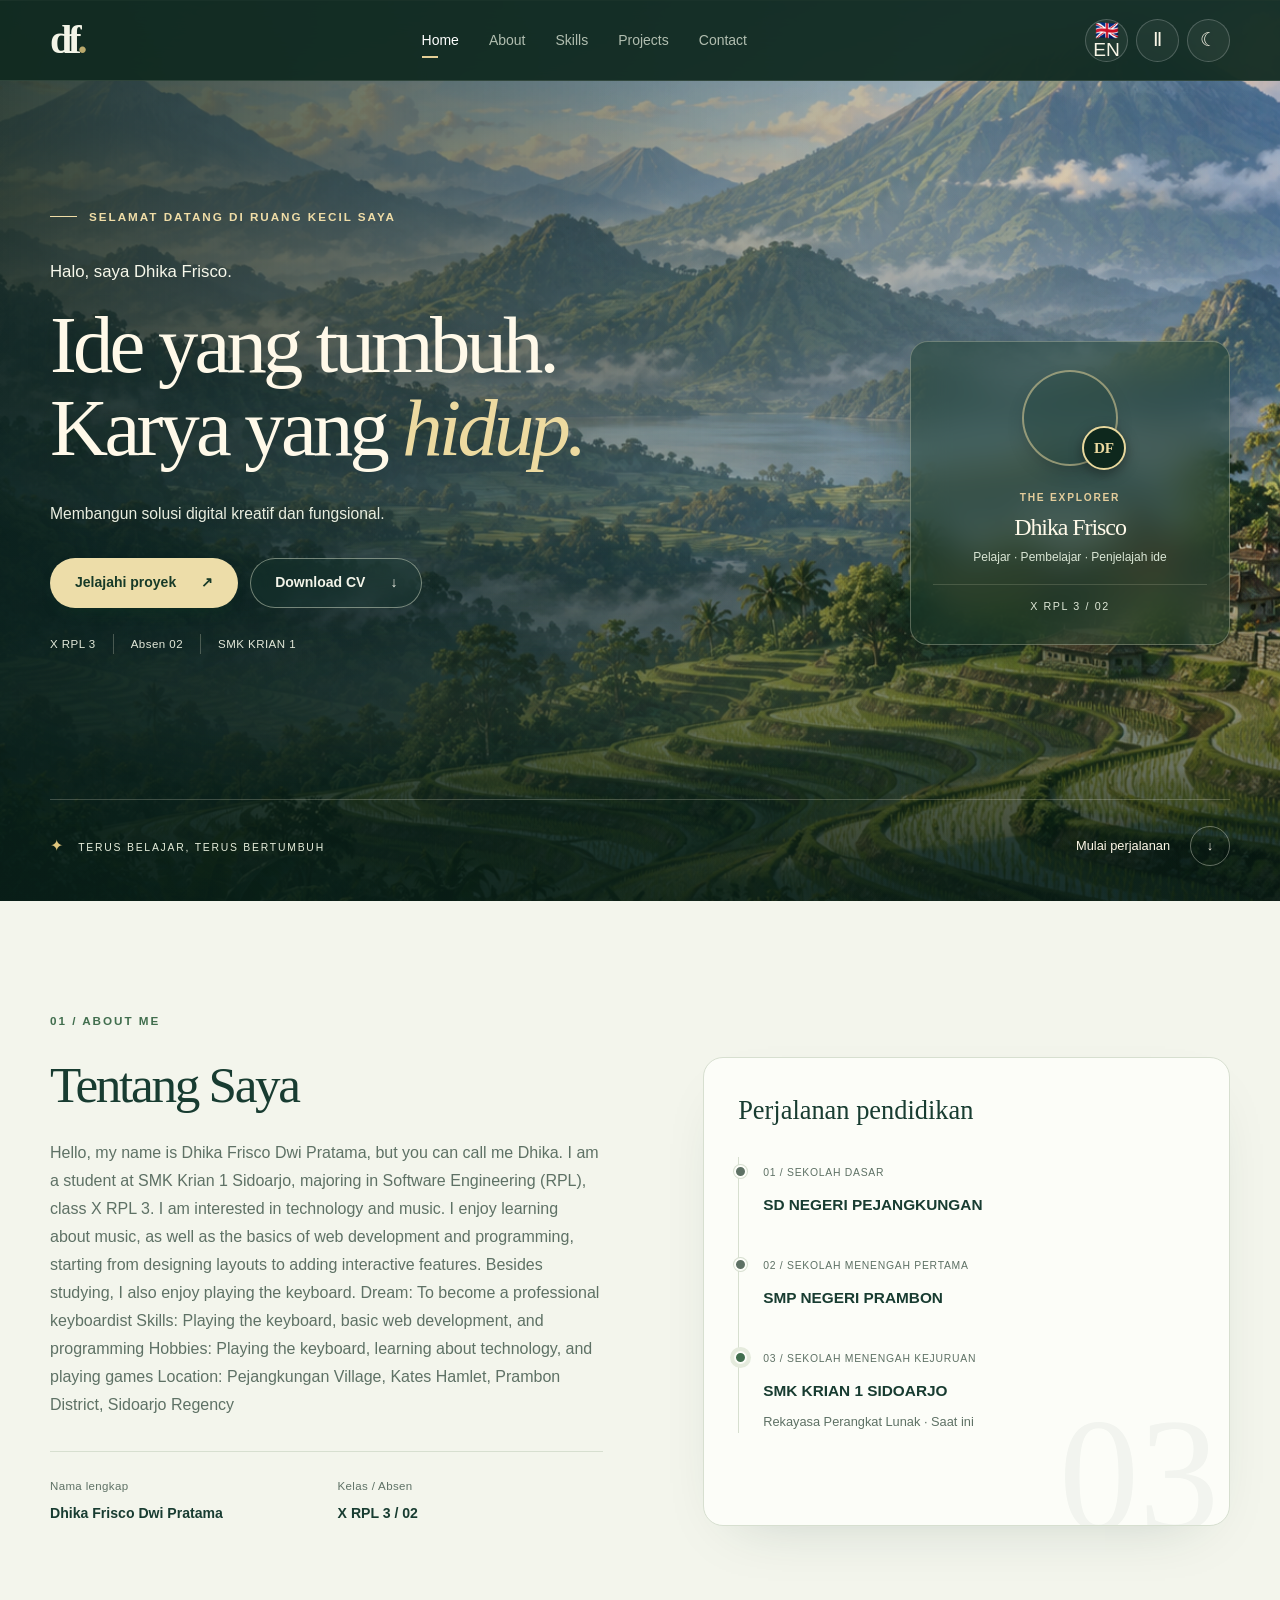
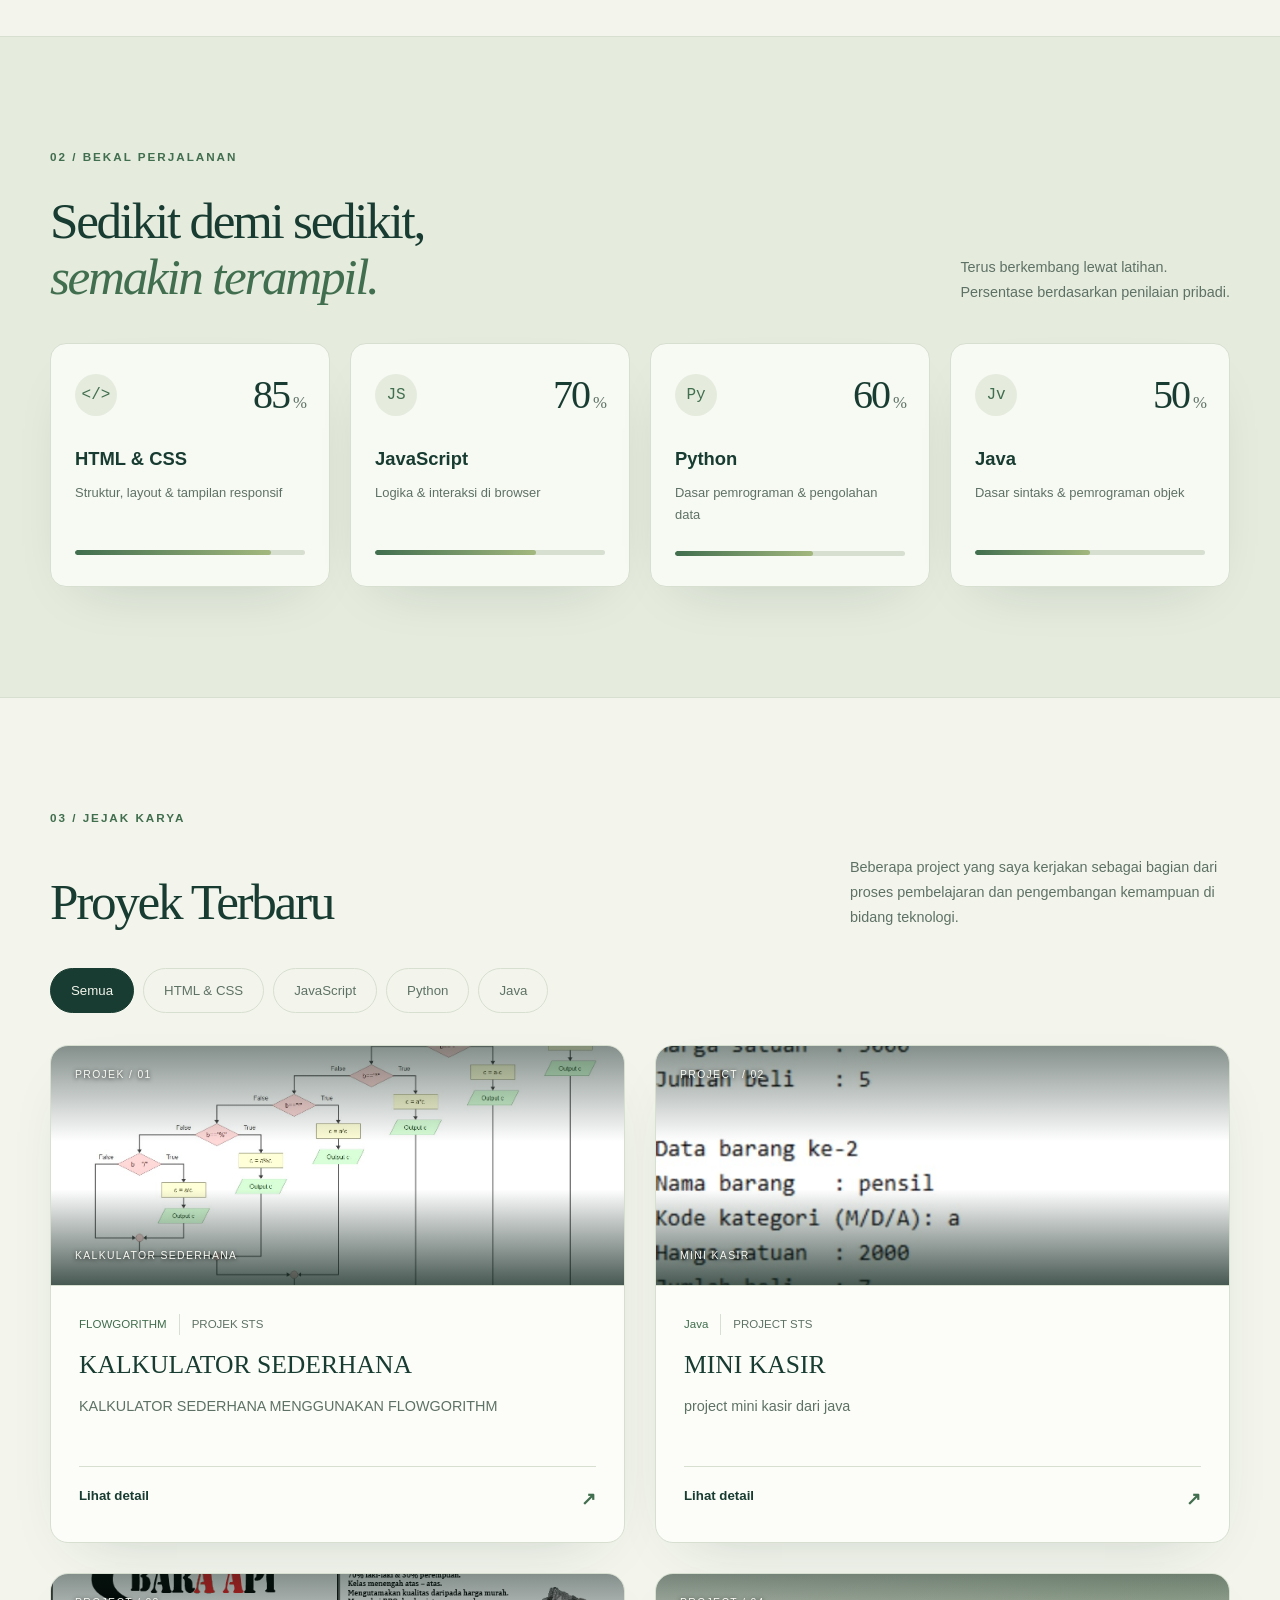
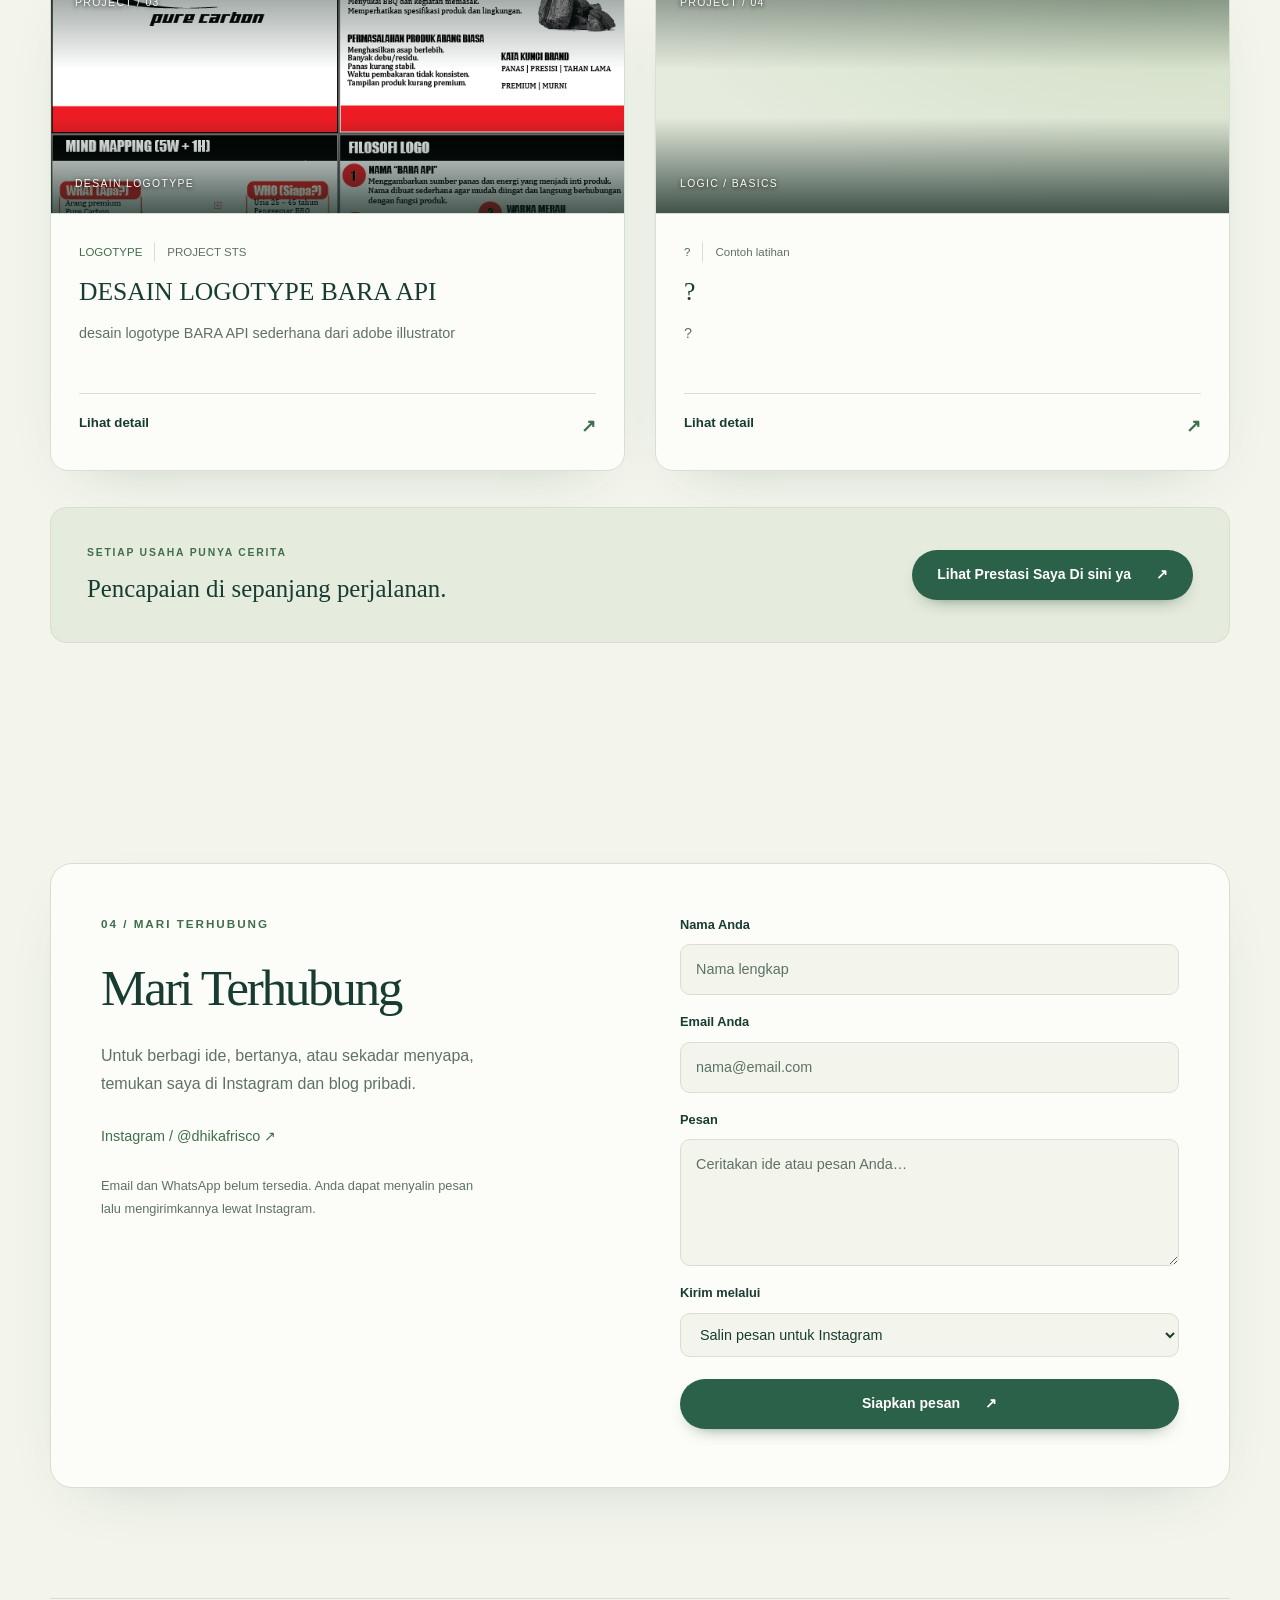
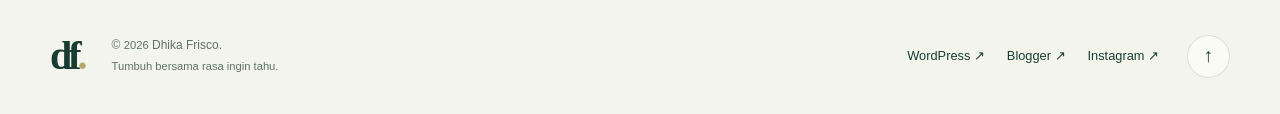
==== index.html @ eb257f0e "Update index.html" ====
<!DOCTYPE html>
<html lang="id" data-theme="light" data-motion="paused">
<head>
<meta charset="UTF-8">
<meta name="viewport" content="width=device-width, initial-scale=1">
<meta name="description" content="Portofolio Dhika Frisco Dwi Pratama, siswa X RPL 3 SMK KRIAN 1 SIDOARJO. Profil, kemampuan, dan contoh proyek pemrograman.">
<meta name="theme-color" content="#183c31">
<title>Dhika Frisco — Portofolio</title>
<link rel="preload" as="image" href="assets/desa-pegunungan.png">
<link rel="icon" href="assets/favicon.svg" type="image/svg+xml">
<link rel="stylesheet" href="style.css">
<script src="nature.js" defer>
</script>
<script src="config.js" defer>
</script>
<script src="script.js" defer>
</script>
<script src="lang.js" defer></script>
</head>
<body>
<a class="skip" href="#main">Lewati navigasi</a>
<header class="header">
<div class="container nav-wrap">
<a href="#home" class="brand" aria-label="Dhika Frisco, beranda">df<span>.</span>
</a>
<nav id="navigation" aria-label="Navigasi utama">
<a href="#home" class="active">Home</a>
<a href="#about">About</a>
<a href="#skills">Skills</a>
<a href="#projects">Projects</a>
<a href="#contact">Contact</a>
</nav>
<div class="nav-tools">
  <button id="lang-toggle" class="icon-button" aria-label="Switch to English" title="Switch to English">EN</button>
  <button id="motion-toggle" class="icon-button" aria-label="Jeda animasi" aria-pressed="false" title="Jeda animasi">Ⅱ</button>
  <button id="theme-toggle" class="icon-button" aria-label="Aktifkan mode terang" aria-pressed="false">☀</button>
  <button id="menu-toggle" class="icon-button menu-toggle" aria-label="Buka menu" aria-controls="navigation" aria-expanded="false">☰</button>
</div>
</div>
</header>
<main id="main">
<section id="home" class="hero">
  <div class="landscape" aria-hidden="true">
    <div class="landscape-image"></div>
    <div class="landscape-shade"></div>
    <div class="mist mist-one"></div>
    <div class="mist mist-two"></div>
    <div class="sun-glow"></div>
    <div class="sky-birds">
      <span class="bird bird-one"><img src="assets/burung.png" alt="" width="52" height="52"></span>
      <span class="bird bird-two"><img src="assets/burung.png" alt="" width="52" height="52"></span>
      <span class="bird bird-three"><img src="assets/burung.png" alt="" width="52" height="52"></span>
      <span class="bird bird-four"><img src="assets/burung.png" alt="" width="52" height="52"></span>
    </div>
    <div class="pollen">
      <i></i><i></i><i></i><i></i><i></i><i></i><i></i><i></i>
    </div>
  </div>
  <div class="hero-inner container">
    <div class="hero-copy">
      <div class="eyebrow" data-i18n="hero_eyebrow">
        <span class="line"></span> SELAMAT DATANG DI RUANG KECIL SAYA
      </div>
      <p class="hello" data-i18n="hero_hello">Halo, saya Dhika Frisco.</p>
      <h1 data-i18n="hero_title">Ide yang tumbuh.<br>Karya yang <em>hidup.</em></h1>
      <p class="hero-description" data-i18n="hero_desc">Saya <strong>Dhika Frisco Dwi Pratama</strong>, siswa X RPL 3 di SMK KRIAN 1 SIDOARJO. Menjelajahi dunia teknologi dengan rasa ingin tahu, satu langkah kecil dalam satu waktu.</p>
      <div class="actions">
        <a class="button primary" href="#projects" data-i18n="btn_explore_projects">Jelajahi proyek <span aria-hidden="true">↗</span></a>
        <a class="button secondary" href="assets/CV-Dhika-Frisco.pdf" download data-i18n="btn_download_cv">Download CV <span aria-hidden="true">↓</span></a>
      </div>
      <div class="hero-meta">
        <span>X RPL 3</span>
        <span data-i18n="meta_absent">Absen 02</span>
        <span>SMK KRIAN 1</span>
      </div>
    </div>
    <aside class="profile-panel" aria-label="Profil singkat">
      <div class="profile-media-container">
        <div class="profile-card-photo-wrap">
          <img src="assets/profil.jpg" alt="Foto Profil Dhika Frisco" class="profile-card-img" id="profile-card-img">
        </div>
        <div class="profile-seal" id="profile-seal" aria-hidden="true">DF</div>
      </div>
      <div>
        <span class="small-label">THE EXPLORER</span>
        <h2>Dhika Frisco</h2>
        <p data-i18n="profile_role">Pelajar · Pembelajar · Penjelajah ide</p>
      </div>
      <span class="profile-coordinate">X RPL 3 / 02</span>
    </aside>
    <div class="hero-foot">
      <span class="hero-location" data-i18n="hero_motto">
        <span aria-hidden="true">✦</span> TERUS BELAJAR, TERUS BERTUMBUH
      </span>
      <a href="#about" data-i18n="hero_scroll">Mulai perjalanan <span class="scroll-arrow" aria-hidden="true">↓</span></a>
    </div>
  </div>
</section>
<section id="about" class="section container">
  <div class="section-label" data-i18n="about_label">01 / ABOUT ME</div>
  <div class="about-grid">
    <div>
      <h2 data-i18n="about_title">HELLO<br>
        <em>I'M DHIKA</em>
      </h2>
      <p>Hello, my name is Dhika Frisco Dwi Pratama, but you can call me Dhika. I am a student at SMK Krian 1 Sidoarjo, majoring in Software Engineering (RPL), class X RPL 3.

I am interested in technology and music. I enjoy learning about music, as well as the basics of web development and programming, starting from designing layouts to adding interactive features.

Besides studying, I also enjoy playing the keyboard.

Dream: To become a professional keyboardist
Skills: Playing the keyboard, basic web development, and programming
Hobbies: Playing the keyboard, learning about technology, and playing games
Location: Pejangkungan Village, Kates Hamlet, Prambon District, Sidoarjo Regency
      </p>
      <p></p>
      <div class="identity">
        <div>
          <span data-i18n="label_fullname">Nama lengkap</span>
          <strong>Dhika Frisco Dwi Pratama</strong>
        </div>
        <div>
          <span data-i18n="label_class">Kelas / Absen</span>
          <strong>X RPL 3 / 02</strong>
        </div>
      </div>
    </div>
    <div class="education">
      <h3 data-i18n="edu_title">Perjalanan pendidikan</h3>
      <ol>
        <li>
          <span data-i18n="edu_sd">01 / SEKOLAH DASAR</span>
          <h4>SD NEGERI PEJANGKUNGAN</h4>
        </li>
        <li>
          <span data-i18n="edu_smp">02 / SEKOLAH MENENGAH PERTAMA</span>
          <h4>SMP NEGERI PRAMBON</h4>
        </li>
        <li class="current">
          <span data-i18n="edu_smk">03 / SEKOLAH MENENGAH KEJURUAN</span>
          <h4>SMK KRIAN 1 SIDOARJO</h4>
          <p data-i18n="edu_smk_desc">Rekayasa Perangkat Lunak · Saat ini</p>
        </li>
      </ol>
    </div>
  </div>
</section>
<section id="skills" class="section skills-section">
  <div class="container">
    <div class="section-label" data-i18n="skills_label">02 / BEKAL PERJALANAN</div>
    <div class="section-heading">
      <h2 data-i18n="skills_title">Sedikit demi sedikit,<br>
        <em>semakin terampil.</em>
      </h2>
      <p data-i18n="skills_desc">Terus berkembang lewat latihan.<br>Persentase berdasarkan penilaian pribadi.</p>
    </div>
    <div class="skills-grid">
      <article class="skill-card">
        <div class="skill-top">
          <span class="skill-icon" aria-hidden="true">&lt;/&gt;</span>
          <span class="percent">85<small>%</small></span>
        </div>
        <h3>HTML & CSS</h3>
        <p data-i18n="skill_html_desc">Struktur, layout & tampilan responsif</p>
        <div class="skill-track" role="progressbar" aria-label="Kemampuan HTML & CSS" aria-valuemin="0" aria-valuemax="100" aria-valuenow="85">
          <span style="--level:85%"></span>
        </div>
      </article>
      <article class="skill-card">
        <div class="skill-top">
          <span class="skill-icon" aria-hidden="true">JS</span>
          <span class="percent">70<small>%</small></span>
        </div>
        <h3>JavaScript</h3>
        <p data-i18n="skill_js_desc">Logika & interaksi di browser</p>
        <div class="skill-track" role="progressbar" aria-label="Kemampuan JavaScript" aria-valuemin="0" aria-valuemax="100" aria-valuenow="70">
          <span style="--level:70%"></span>
        </div>
      </article>
      <article class="skill-card">
        <div class="skill-top">
          <span class="skill-icon" aria-hidden="true">Py</span>
          <span class="percent">60<small>%</small></span>
        </div>
        <h3>Python</h3>
        <p data-i18n="skill_py_desc">Dasar pemrograman & pengolahan data</p>
        <div class="skill-track" role="progressbar" aria-label="Kemampuan Python" aria-valuemin="0" aria-valuemax="100" aria-valuenow="60">
          <span style="--level:60%"></span>
        </div>
      </article>
      <article class="skill-card">
        <div class="skill-top">
          <span class="skill-icon" aria-hidden="true">Jv</span>
          <span class="percent">50<small>%</small></span>
        </div>
        <h3>Java</h3>
        <p data-i18n="skill_java_desc">Dasar sintaks & pemrograman objek</p>
        <div class="skill-track" role="progressbar" aria-label="Kemampuan Java" aria-valuemin="0" aria-valuemax="100" aria-valuenow="50">
          <span style="--level:50%"></span>
        </div>
      </article>
    </div>
  </div>
</section>
<section id="projects" class="section container">
  <div class="section-label" data-i18n="projects_label">03 / JEJAK KARYA</div>
  <div class="section-heading">
    <h2 data-i18n="projects_title">Karya kecil.<br>
      <em>Langkah berarti.</em>
    </h2>
    <p data-i18n="projects_desc">Beberapa project yang saya kerjakan sebagai bagian dari proses
pembelajaran dan pengembangan kemampuan di bidang teknologi.</p>
  </div>
  <div class="filters" role="group" aria-label="Filter bahasa proyek">
    <button class="selected" data-filter="all" aria-pressed="true" data-i18n="filter_all">Semua</button>
    <button data-filter="html" aria-pressed="false">HTML & CSS</button>
    <button data-filter="js" aria-pressed="false">JavaScript</button>
    <button data-filter="python" aria-pressed="false">Python</button>
    <button data-filter="java" aria-pressed="false">Java</button>
  </div>
  <p class="sr-only" id="filter-status" aria-live="polite">4 proyek ditampilkan.</p>
  <div class="projects-grid">
    <article class="project-card" data-category="html js" data-project="1">
      <div class="project-art art-1">
        <img src="asset/proyek1.jpeg" alt="Personal portfolio" class="project-img">
        <span class="project-number" data-i18n="proj1_num">PROJEK / 01</span>
        <span class="project-symbol" aria-hidden="true">&lt;/&gt;</span>
        <span class="art-caption" data-i18n="proj1_title">KALKULATOR SEDERHANA</span>
      </div>
      <div class="project-body">
        <div class="tags"> FLOWGORITHM <span>PROJEK STS</span></div>
        <h3 data-i18n="proj1_title">KALKULATOR SEDERHANA</h3>
        <p data-i18n="proj1_desc">KALKULATOR SEDERHANA MENGGUNAKAN FLOWGORITHM</p>
        <button class="project-open" data-project="1" data-i18n="btn_detail">Lihat detail <span aria-hidden="true">↗</span></button>
      </div>
    </article>
    <article class="project-card" data-category="html js" data-project="2">
      <div class="project-art art-2">
        <img src="asset/proyek2.png" alt="Daily task board" class="project-img">
        <span class="project-number">PROJECT / 02</span>
        <span class="project-symbol" aria-hidden="true">✓</span>
        <span class="art-caption" data-i18n="proj2_title">MINI KASIR</span>
      </div>
      <div class="project-body">
        <div class="tags">Java<span>PROJECT STS</span></div>
        <h3 data-i18n="proj2_title">MINI KASIR</h3>
        <p data-i18n="proj2_desc">project mini kasir dari java</p>
        <button class="project-open" data-project="2" data-i18n="btn_detail">Lihat detail <span aria-hidden="true">↗</span></button>
      </div>
    </article>
    <article class="project-card" data-category="python" data-project="3">
      <div class="project-art art-3">
        <img src="asset/proyek3.png" alt="Pengolah nilai siswa" class="project-img">
        <span class="project-number">PROJECT / 03</span>
        <span class="project-symbol" aria-hidden="true">ADOBE ILLUSTRATOR</span>
        <span class="art-caption" data-i18n="proj3_cap">DESAIN LOGOTYPE</span>
      </div>
      <div class="project-body">
        <div class="tags">LOGOTYPE <span>PROJECT STS</span></div>
        <h3 data-i18n="proj3_title">DESAIN LOGOTYPE BARA API</h3>
        <p data-i18n="proj3_desc">desain logotype BARA API sederhana dari adobe illustrator </p>
        <button class="project-open" data-project="3" data-i18n="btn_detail">Lihat detail <span aria-hidden="true">↗</span></button>
      </div>
    </article>
    <article class="project-card" data-category="java" data-project="4">
      <div class="project-art art-4">
        <img src="project 4.png" alt="?" class="project-img">
        <span class="project-number">PROJECT / 04</span>
        <span class="project-symbol" aria-hidden="true">{ }</span>
        <span class="art-caption">LOGIC / BASICS</span>
      </div>
      <div class="project-body">
        <div class="tags" data-i18n="proj4_tag">?<span>Contoh latihan</span></div>
        <h3>?</h3>
        <p>?</p>
        <button class="project-open" data-project="4" data-i18n="btn_detail">Lihat detail <span aria-hidden="true">↗</span></button>
      </div>
    </article>
  </div>
  <div class="achievement-cta">
    <div>
      <span class="section-label" data-i18n="cta_label">SETIAP USAHA PUNYA CERITA</span>
      <h3 data-i18n="cta_title">Pencapaian di sepanjang perjalanan.</h3>
    </div>
    <a class="button primary" href="prestasi.html" data-i18n="cta_btn">Lihat Prestasi Saya Di sini ya <span aria-hidden="true">↗</span></a>
  </div>
</section>
<section id="contact" class="section container">
  <div class="contact-panel">
    <div>
      <div class="section-label" data-i18n="contact_label">04 / MARI TERHUBUNG</div>
      <h2 data-i18n="contact_title">Mari menumbuhkan<br>
        <em>ide bersama.</em>
      </h2>
      <p data-i18n="contact_desc">Untuk berbagi ide, bertanya, atau sekadar menyapa, temukan saya di Instagram dan blog pribadi.</p>
      <a class="social-contact" href="https://www.instagram.com/dhikafrisco/" target="_blank" rel="noopener noreferrer">Instagram / @dhikafrisco ↗</a>
      <p class="contact-note" id="contact-note" data-i18n="contact_note">Email dan WhatsApp belum tersedia. Anda dapat menyalin pesan lalu mengirimkannya lewat Instagram.</p>
    </div>
    <form id="contact-form">
      <label for="name" data-i18n="form_name_lbl">Nama Anda</label>
      <input id="name" name="name" autocomplete="name" placeholder="Nama lengkap" data-i18n-placeholder="form_name_ph" required maxlength="100">
      <label for="email" data-i18n="form_email_lbl">Email Anda</label>
      <input id="email" name="email" type="email" autocomplete="email" placeholder="nama@email.com" required maxlength="180">
      <label for="message" data-i18n="form_msg_lbl">Pesan</label>
      <textarea id="message" name="message" rows="4" placeholder="Ceritakan ide atau pesan Anda…" data-i18n-placeholder="form_msg_ph" required maxlength="3000"></textarea>
      <label for="channel" data-i18n="form_channel_lbl">Kirim melalui</label>
      <select id="channel" name="channel">
        <option value="copy" data-i18n="form_channel_opt">Salin pesan untuk Instagram</option>
      </select>
      <button type="submit" class="button primary" id="send-button" data-i18n="form_submit">Siapkan pesan <span aria-hidden="true">↗</span></button>
      <p id="form-status" role="status" aria-live="polite"></p>
    </form>
  </div>
</section>
</main>
<footer class="container footer">
  <a class="brand" href="#home" aria-label="Kembali ke beranda">df<span>.</span></a>
  <p>© <span id="year">2026</span> Dhika Frisco.<br>
    <span data-i18n="footer_tagline">Tumbuh bersama rasa ingin tahu.</span>
  </p>
  <div class="footer-links">
    <a href="https://dhikadifidip.wordpress.com" target="_blank" rel="noopener noreferrer">WordPress ↗</a>
    <a href="https://difidip.blogspot.com" target="_blank" rel="noopener noreferrer">Blogger ↗</a>
    <a href="https://www.instagram.com/dhikafrisco/" target="_blank" rel="noopener noreferrer">Instagram ↗</a>
  </div>
  <a class="icon-button" href="#home" aria-label="Kembali ke atas">↑</a>
</footer>
<dialog id="project-dialog">
  <div class="dialog-header">
    <span class="section-label">PROJECT / DETAIL</span>
    <button id="close-dialog" class="icon-button" aria-label="Tutup detail">×</button>
  </div>
  <div class="dialog-image-wrap" id="dialog-image-wrap" hidden>
    <img id="dialog-image" src="" alt="Detail Proyek" class="dialog-image">
  </div>
  <h2 id="dialog-title"></h2>
  <p id="dialog-description"></p>
  <p class="contact-note" data-i18n="dialog_note">Contoh latihan, bukan klaim proyek yang telah dikerjakan sebelumnya.</p>
  <a id="dialog-link" class="button primary" data-i18n="dialog_open">Buka</a>
</dialog>
<noscript>
  <p class="noscript" data-i18n="noscript_index">Aktifkan JavaScript untuk filter proyek, pergantian tema, dan formulir kontak. Profil dan CV tetap dapat diakses.</p>
</noscript>
</body>
</html>
---- style.css ----
/* DHIKA FRISCO — A little village, a world of ideas. Offline-first. */
:root{color-scheme:light;--bg:#f3f5ec;--surface:#fcfdf8;--text:#183c31;--muted:#5e7165;--border:#d7dfd0;--blue:#2c6149;--teal:#416e4e;--glass:rgba(252,253,248,.82);--header:rgba(16,42,32,.94);--gold:#e4ce96;--soft:#e5ebdd;--shadow:0 22px 60px -35px #173d3540;--serif:Georgia,"Times New Roman",serif}
[data-theme=dark]{color-scheme:dark;--bg:#0d201a;--surface:#162e24;--text:#ecf1df;--muted:#b0c3ae;--border:#304839;--blue:#80aa73;--teal:#b6ca8c;--glass:rgba(23,47,35,.82);--header:rgba(10,28,21,.95);--soft:#203829;--shadow:0 22px 60px -35px #0009}
*{box-sizing:border-box}html{scroll-behavior:smooth;scroll-padding-top:100px}body{margin:0;background:var(--bg);color:var(--text);font:16px/1.75 "Segoe UI",Inter,ui-sans-serif,-apple-system,BlinkMacSystemFont,sans-serif;transition:background-color .45s,color .35s}a{color:inherit;text-decoration:none}button,input,textarea,select{font:inherit}button{cursor:pointer;color:inherit}a,button{touch-action:manipulation;-webkit-tap-highlight-color:transparent}button,a{transition:color .2s,background .25s,transform .3s,border-color .3s,box-shadow .3s}p{color:var(--muted);margin:0 0 22px}h1,h2,h3,h4{margin:0;color:inherit}h1,h2{font-family:var(--serif);font-weight:400;letter-spacing:-.045em;line-height:1.09}h2{font-size:clamp(2.3rem,4vw,3.5rem);margin-bottom:26px}h2 em{font-weight:400;color:var(--teal)}h3{font-weight:600;font-size:1.2rem;line-height:1.4}h4{font-size:.96rem;line-height:1.5}button:hover,.button:hover{transform:translateY(-3px)}:focus-visible{outline:3px solid #bd8d36;outline-offset:5px}[hidden]{display:none!important}.container{width:min(1180px,calc(100% - 72px));margin-inline:auto}.header{position:sticky;top:0;z-index:30;background:var(--header);color:#f3f4e7;border-bottom:1px solid #f3f4e720;backdrop-filter:blur(22px)}.nav-wrap{height:80px;display:flex;align-items:center;justify-content:space-between;gap:24px}.brand{font-family:var(--serif);font-size:2.5rem;font-weight:700;letter-spacing:-.1em;line-height:1}.brand span{color:#baa96c}nav{display:flex;gap:30px}nav a{font-size:.875rem;color:#e5eddebf;padding:12px 0;position:relative}nav a:hover,nav a.active{color:white}nav a.active:after{content:"";position:absolute;bottom:6px;left:0;width:16px;height:2px;background:var(--gold)}.nav-tools{display:flex;align-items:center;gap:8px}.icon-button{display:inline-flex;align-items:center;justify-content:center;flex-shrink:0;width:43px;height:43px;line-height:1;border:1px solid var(--border);border-radius:50%;background:var(--glass);font-size:1.2rem}.header .icon-button{border-color:#ffffff35;background:#ffffff0c;color:#f8f5e6}.header .icon-button:hover{background:#ffffff23}.menu-toggle{display:none}.skip{position:fixed;top:-80px;left:20px;background:#d7c994;color:#122e20;padding:12px;z-index:100}.skip:focus{top:12px}.section-label,.eyebrow{font-size:.73rem;font-weight:650;letter-spacing:.17em;text-transform:uppercase;color:var(--teal)}.section-label{margin-bottom:26px}.eyebrow{display:flex;align-items:center;gap:12px}.line{width:27px;height:1px;background:currentColor}.small-label{font-size:.64rem;letter-spacing:.17em;font-weight:600}.mono{font-family:ui-monospace,monospace;color:var(--teal)}
/* The landscape stays decorative; every control lives above it. */
.hero,.achievement-hero{position:relative;isolation:isolate;overflow:hidden;background:#264d37;color:#fff9e9;margin-top:-80px}.hero-inner{position:relative;z-index:2;min-height:820px;min-height:max(800px,100svh);padding-top:170px;padding-bottom:35px;display:grid;grid-template-columns:minmax(0,1fr) 320px;gap:38px 60px;align-items:center}.hero-copy{max-width:680px}.hero .eyebrow,.achievement-hero .eyebrow{color:#f0dda7;margin-bottom:30px}.hello{font-size:1.05rem;color:#f7f8eb;margin-bottom:16px}.hero h1,.achievement-hero h1{font-size:clamp(3.6rem,6.3vw,6.3rem);line-height:1.03;letter-spacing:-.047em;margin-bottom:30px;text-shadow:0 3px 30px #10261940}.hero h1 em,.achievement-hero h1 em{color:#eddaa0;font-weight:400}.hero-description{color:#e9eee0;font-size:.98rem;max-width:505px;line-height:1.85;text-shadow:0 1px 12px #0d271755}.hero-description strong{color:#fff;font-weight:600}.actions{display:flex;flex-wrap:wrap;gap:12px;margin-top:30px}.button{display:inline-flex;align-items:center;justify-content:center;gap:25px;padding:13px 24px;min-height:50px;line-height:1.55;font-size:.875rem;font-weight:600;border-radius:30px;border:1px solid transparent}.primary{background:var(--blue);color:white;box-shadow:0 8px 20px -14px #123f24}.primary:hover{filter:brightness(1.1);box-shadow:0 8px 25px -14px #123f2499}[data-theme=dark] .primary{color:#0d2618}.secondary{border-color:var(--border);background:var(--glass)}.hero .primary{background:#eddda9;color:#173a28}.hero .secondary{border-color:#e6ecd375;background:#173d3445;color:#f3f4e9;backdrop-filter:blur(12px)}.hero-meta{display:flex;flex-wrap:wrap;gap:17px;font-size:.72rem;letter-spacing:.04em;color:#e2e8d9;margin-top:26px}.hero-meta>span+span{padding-left:17px;border-left:1px solid #f5f4dc40}.profile-panel{align-self:end;margin-bottom:45px;border:1px solid #fff8dd45;background:#183b2c79;backdrop-filter:blur(18px);box-shadow:0 20px 60px -24px #001e1699;border-radius:18px;padding:28px 22px;display:flex;flex-direction:column;align-items:center;text-align:center;gap:12px;transform:translateY(var(--card-offset,0px));animation:float-panel 7s ease-in-out infinite}.profile-media-container{position:relative;display:inline-flex;align-items:center;justify-content:center;margin-bottom:4px}.profile-card-photo-wrap{width:96px;height:96px;border-radius:50%;overflow:hidden;border:2px solid #e8d89d88;box-shadow:0 8px 20px -6px #00000040;background:#173d3445;flex-shrink:0}.profile-card-img{width:100%;height:100%;object-fit:cover;display:block}.profile-seal{border:2px solid #e8d89d;border-radius:50%;height:44px;width:44px;display:grid;place-items:center;font-family:var(--serif);font-size:0.95rem;font-weight:700;color:#eddaa0;background:#0e281d;position:absolute;bottom:-4px;right:-8px;overflow:hidden;flex-shrink:0;box-shadow:0 4px 14px #00000066;z-index:2}.profile-avatar{width:100%;height:100%;object-fit:cover;border-radius:50%;display:block}.profile-panel h2{font:400 1.5rem var(--serif);margin:4px 0 6px}.profile-panel p{color:#dae6d5;font-size:.75rem;margin:0}.profile-panel .small-label{color:#e4cd9b}.profile-coordinate{width:100%;border-top:1px solid #fff3d626;padding-top:12px;margin-top:4px;font-size:.67rem;letter-spacing:.15em;color:#dfe8d7}.hero-foot{grid-column:1/-1;display:flex;align-items:center;justify-content:space-between;gap:20px;padding-top:26px;border-top:1px solid #fff9e636;align-self:end}.hero-location{font-size:.65rem;letter-spacing:.17em;color:#e6eddb}.hero-location>span{font-size:1rem;color:#e0c77e;margin-right:9px}.hero-foot>a{display:flex;align-items:center;gap:20px;font-size:.8rem}.scroll-arrow{display:inline-flex;justify-content:center;align-items:center;border:1px solid #f5f4e35e;width:40px;height:40px;border-radius:50%;animation:scroll-nudge 2.8s ease-in-out infinite}.landscape{position:absolute;inset:0;z-index:-1;pointer-events:none;overflow:hidden}.landscape-image{position:absolute;inset:-5%;background:url('assets/desa-pegunungan.png') center 56%/cover no-repeat;transform:translate3d(var(--scene-x,0px),var(--scene-y,0px),0) scale(1.02);will-change:transform;transition:filter 1s;filter:saturate(.92)}.landscape-shade{position:absolute;inset:0;background:linear-gradient(90deg,rgba(9,31,25,.82),rgba(12,35,25,.36) 55%,rgba(8,27,19,.03)),linear-gradient(0deg,rgba(8,27,20,.8),transparent 45%)}[data-theme=dark] .landscape-image{filter:brightness(.57) saturate(.64) hue-rotate(12deg)}[data-theme=dark] .landscape-shade{background:linear-gradient(90deg,#071f1ad9,#09281f35),linear-gradient(0deg,#071810d9,transparent)}.mist{position:absolute;width:125%;height:26%;left:-15%;background:radial-gradient(ellipse at center,#f1f4e51a,transparent 65%);filter:blur(20px);opacity:.85}.mist-one{top:40%;animation:mist-drift 30s ease-in-out infinite alternate}.mist-two{top:64%;animation:mist-drift 40s ease-in-out -20s infinite alternate-reverse}.sun-glow{position:absolute;top:-15%;right:-5%;width:65%;height:75%;background:radial-gradient(ellipse,#fde7a128,transparent 63%);animation:sun-breathe 12s ease-in-out infinite;mix-blend-mode:screen}[data-theme=dark] .sun-glow{opacity:.25;filter:hue-rotate(110deg)}.sky-birds{position:absolute;inset:0;overflow:hidden}.bird{position:absolute;color:#0c251f;filter:brightness(.12);font-family:"Segoe UI Symbol","Apple Color Emoji",sans-serif;line-height:1;opacity:.8;left:-10%;font-size:25px;animation:bird-flight 28s linear infinite;will-change:transform}.bird-one{top:19%;animation-delay:-9s}.bird-two{top:24%;font-size:17px;animation-duration:33s;animation-delay:-13s}.bird-three{top:15%;font-size:20px;animation-duration:31s;animation-delay:-11s}.bird-four{top:30%;font-size:13px;animation-duration:40s;animation-delay:-25s}[data-theme=dark] .bird{filter:brightness(.3);opacity:.5}.pollen{position:absolute;inset:0;overflow:hidden}.pollen i{position:absolute;width:4px;height:4px;border-radius:50%;background:#ffebb5;box-shadow:0 0 15px 2px #ffecc778;left:var(--left);top:85%;opacity:0;animation:pollen-drift 17s ease-in-out var(--delay) infinite}.pollen i:nth-child(1){--left:7%;--delay:-2s}.pollen i:nth-child(2){--left:20%;--delay:-6s}.pollen i:nth-child(3){--left:36%;--delay:-9s}.pollen i:nth-child(4){--left:46%;--delay:-13s}.pollen i:nth-child(5){--left:63%;--delay:-3s}.pollen i:nth-child(6){--left:72%;--delay:-8s}.pollen i:nth-child(7){--left:83%;--delay:-12s}.pollen i:nth-child(8){--left:91%;--delay:-16s}
/* An editorial trail through the portfolio. */
.section{padding-block:110px}.about-grid{display:grid;grid-template-columns:1.05fr 1fr;gap:100px}.about-grid>div>p{max-width:550px}.identity{display:grid;grid-template-columns:1fr 1fr;gap:22px;border-top:1px solid var(--border);padding-top:24px;margin-top:32px}.identity div{display:flex;flex-direction:column;gap:5px}.identity span{font-size:.72rem;color:var(--muted);letter-spacing:.03em}.identity strong{font-size:.88rem;font-weight:600}.education{background:var(--surface);border:1px solid var(--border);border-radius:20px;padding:34px;box-shadow:var(--shadow);position:relative;overflow:hidden}.education:after{content:'03';position:absolute;right:10px;bottom:-30px;font:160px/1 var(--serif);opacity:.045;pointer-events:none}.education h3{font-family:var(--serif);font-weight:400;font-size:1.65rem;margin-bottom:28px}.education ol{padding:0;margin:0;list-style:none}.education li{position:relative;border-left:1px solid var(--border);padding:0 0 26px 24px}.education li:before{content:'';position:absolute;left:-5px;top:8px;width:9px;height:9px;border-radius:50%;border:2px solid var(--surface);background:var(--muted);box-shadow:0 0 0 1px var(--border)}.education li.current{padding-bottom:0}.education li.current:before{background:var(--teal);box-shadow:0 0 0 4px var(--soft)}.education li span{font-size:.65rem;letter-spacing:.07em;color:var(--muted)}.education h4{margin:8px 0}.education li p{font-size:.8rem;margin:0}.skills-section{background:var(--soft);border-block:1px solid var(--border);position:relative;overflow:hidden}.section-heading{display:flex;justify-content:space-between;align-items:end;gap:38px;margin-bottom:38px}.section-heading h2{margin:0}.section-heading p{font-size:.9rem;max-width:380px;margin:0}.skills-grid{display:grid;grid-template-columns:repeat(4,minmax(0,1fr));gap:20px}.skill-card{padding:30px 24px;background:var(--glass);border:1px solid var(--border);border-radius:16px;transition:transform .45s,border-color .3s,box-shadow .3s;box-shadow:var(--shadow)}.skill-card:hover{transform:translateY(-8px) rotate(-1deg);border-color:var(--teal)}.skill-top{display:flex;align-items:center;justify-content:space-between;margin-bottom:30px}.skill-icon{width:42px;height:42px;border-radius:50%;background:var(--soft);display:grid;place-items:center;font-family:monospace;font-size:1rem;color:var(--teal)}.percent{font:2.5rem/1 var(--serif);letter-spacing:-.05em}.percent small{font-family:inherit;font-size:1.05rem;margin-left:4px;color:var(--muted)}.skill-card h3{font-size:1.15rem;margin-bottom:10px}.skill-card p{font-size:.81rem;min-height:44px;margin-bottom:24px}.skill-track{height:5px;background:var(--border);border-radius:5px;overflow:hidden}.skill-track span{display:block;height:100%;width:var(--level);background:linear-gradient(90deg,var(--teal),#a3b87e);border-radius:5px}.motion .skill-track span{width:0;transition:width 1.3s cubic-bezier(.2,.7,.2,1)}.motion .skill-card.visible .skill-track span{width:var(--level)}.filters{display:flex;flex-wrap:wrap;gap:9px;margin-bottom:32px}.filters button{background:transparent;border:1px solid var(--border);border-radius:30px;color:var(--muted);padding:10px 20px;font-size:.83rem}.filters .selected{background:var(--text);color:var(--bg);border-color:var(--text)}.projects-grid{display:grid;grid-template-columns:repeat(2,minmax(0,1fr));gap:30px}.project-card{background:var(--surface);border:1px solid var(--border);border-radius:18px;overflow:hidden;box-shadow:var(--shadow);transition:transform .4s,border-color .4s,box-shadow .4s}.project-card:hover{transform:translateY(-7px);border-color:var(--teal);box-shadow:0 25px 50px -35px #0f432c88}.project-art{height:240px;position:relative;display:flex;align-items:center;justify-content:center;overflow:hidden;border-bottom:1px solid var(--border);background:radial-gradient(ellipse at 80% 10%,#c9d6b78c,transparent 70%),var(--soft)}.project-art:after{content:'';position:absolute;width:210px;height:210px;border:1px solid var(--border);border-radius:50%;transition:transform .7s;opacity:.7}.project-card:hover .project-art:after{transform:scale(1.25) rotate(25deg)}.art-2{background:radial-gradient(ellipse at 10% 90%,#bccdbb99,transparent 70%),var(--soft)}.art-3{background:radial-gradient(ellipse at 80% 90%,#cbbb8c66,transparent 70%),var(--soft)}.art-4{background:radial-gradient(ellipse at 90% 10%,#c4d6b699,transparent 70%),var(--soft)}.project-number,.art-caption{position:absolute;left:24px;font-size:.65rem;letter-spacing:.13em;color:var(--muted);z-index:2}.project-number{top:20px}.art-caption{bottom:20px}.project-symbol{font:5.5rem/1 var(--serif);letter-spacing:-.08em;color:var(--teal);z-index:1;transition:transform .6s}.project-card:hover .project-symbol{transform:scale(1.08) rotate(-4deg)}.project-img{position:absolute;inset:0;width:100%;height:100%;object-fit:cover;z-index:1;transition:transform .5s cubic-bezier(.2,.6,.2,1);display:block}.project-card:hover .project-img{transform:scale(1.05)}.project-img:not([src]),.project-img[src=""]{display:none!important}.project-art.has-image::before,.project-art:has(.project-img[src]:not([src=""]))::before{content:'';position:absolute;inset:0;background:linear-gradient(180deg,rgba(10,32,24,.5) 0%,transparent 40%,transparent 60%,rgba(10,32,24,.75) 100%);z-index:2;pointer-events:none}.project-art.has-image:after,.project-art:has(.project-img[src]:not([src=""])):after{display:none}.project-art.has-image .project-symbol,.project-art:has(.project-img[src]:not([src=""])) .project-symbol{display:none}.project-art.has-image .project-number,.project-art.has-image .art-caption,.project-art:has(.project-img[src]:not([src=""])) .project-number,.project-art:has(.project-img[src]:not([src=""])) .art-caption{color:#f7f9f2;text-shadow:0 1px 4px rgba(0,0,0,.85);z-index:3}.project-body{padding:28px}.tags{display:flex;align-items:center;gap:12px;flex-wrap:wrap;color:var(--teal);font-size:.72rem;margin-bottom:14px}.tags span{border-left:1px solid var(--border);padding-left:12px;color:var(--muted)}.project-body h3{font:400 1.6rem/1.25 var(--serif);margin-bottom:13px}.project-body p{font-size:.9rem;min-height:50px}.project-open{display:flex;justify-content:space-between;width:100%;text-align:left;background:none;border:0;border-top:1px solid var(--border);padding:17px 0 0;font-size:.83rem;font-weight:600}.project-open span{color:var(--teal);font-size:1.1rem}.achievement-cta{position:relative;overflow:hidden;display:flex;justify-content:space-between;align-items:center;gap:24px;padding:36px;margin-top:36px;border-radius:16px;background:var(--soft);border:1px solid var(--border)}.achievement-cta .section-label{display:block;font-size:.65rem;margin-bottom:10px}.achievement-cta h3{font:400 1.55rem/1.35 var(--serif)}.achievement-cta .button{flex-shrink:0}.contact-panel{background:var(--surface);display:grid;grid-template-columns:1fr 1fr;gap:80px;border:1px solid var(--border);border-radius:22px;padding:50px;box-shadow:var(--shadow);position:relative;overflow:hidden}.contact-panel h2{font-size:clamp(2.2rem,4vw,3.5rem)}.contact-panel>div>p{max-width:385px}.social-contact{display:block;color:var(--teal);font-size:.9rem;margin:26px 0}.contact-note{font-size:.8rem;color:var(--muted)}form{display:grid;gap:8px}label{font-size:.8rem;font-weight:550}input,textarea,select{width:100%;min-width:0;background:var(--bg);color:var(--text);border:1px solid var(--border);border-radius:10px;padding:12px 15px;font-size:.9rem;margin-bottom:8px;transition:border-color .2s,box-shadow .2s}input:focus,textarea:focus,select:focus{border-color:var(--teal);box-shadow:0 0 0 4px var(--soft)}input::placeholder,textarea::placeholder{color:var(--muted)}textarea{resize:vertical}form .button{margin-top:6px}#form-status{font-size:.8rem;overflow-wrap:anywhere;margin:0}.footer{display:flex;align-items:center;gap:28px;border-top:1px solid var(--border);padding-block:36px}.footer p{font-size:.75rem;margin:0}.footer p span{font-size:.7rem}.footer-links{display:flex;gap:22px;margin-left:auto;font-size:.8rem}.footer a:hover{color:var(--teal)}dialog{color:var(--text);background:var(--surface);border:1px solid var(--border);border-radius:20px;padding:30px;width:min(580px,calc(100% - 32px));max-height:85vh;box-shadow:0 30px 120px #07160e66;overflow-y:auto}.dialog-image-wrap{width:100%;max-height:260px;border-radius:14px;overflow:hidden;margin-bottom:20px;border:1px solid var(--border);background:var(--soft)}.dialog-image{display:block;width:100%;height:240px;object-fit:cover}dialog[open]{animation:dialog-entrance .3s ease-out}dialog::backdrop{background:#041d15ba;backdrop-filter:blur(8px)}.dialog-header{display:flex;justify-content:space-between;align-items:center;gap:20px;margin-bottom:28px}.dialog-header .section-label{margin:0}dialog h2{font-size:2.4rem}dialog p{font-size:.95rem}.sr-only{position:absolute;width:1px;height:1px;padding:0;margin:-1px;overflow:hidden;clip:rect(0,0,0,0);white-space:nowrap;border:0}.noscript{padding:20px;text-align:center}
/* Achievements follow the same landscape, theme and motion controls. */
.achievement-hero{padding:160px 0 72px;min-height:580px}.achievement-hero-copy{position:relative;z-index:2}.achievement-hero h1{font-size:clamp(3.4rem,6vw,5.8rem);max-width:850px}.achievement-hero-copy>p{color:#edf1e3;max-width:500px}.achievement-gallery{padding-block:90px;min-height:440px}.achievement-gallery .section-label{margin-bottom:18px}.achievement-grid{display:grid;grid-template-columns:repeat(3,minmax(0,1fr));gap:24px}.achievement-card{margin:0;border:1px solid var(--border);background:var(--surface);border-radius:16px;overflow:hidden;box-shadow:var(--shadow);animation:gallery-entrance .55s ease-out;transition:transform .35s,border-color .35s}.achievement-card:hover{transform:translateY(-5px);border-color:var(--teal)}.achievement-image-button{display:block;width:100%;padding:16px;background:var(--soft);border:0;border-bottom:1px solid var(--border);cursor:zoom-in}.achievement-image-button img{display:block;width:100%;height:260px;object-fit:contain;transition:transform .5s}.achievement-image-button:hover{transform:none}.achievement-image-button:hover img{transform:scale(1.025)}.achievement-card figcaption{display:flex;align-items:center;justify-content:space-between;gap:12px;padding:20px}.achievement-card h3{font:1.4rem var(--serif)}.achievement-card figcaption span{font-size:.78rem;color:var(--teal)}.achievement-empty{text-align:center;padding:60px 24px;border:1px dashed var(--border);border-radius:18px;background:var(--surface)}.achievement-empty>.mono{font:3rem var(--serif);display:block;margin-bottom:20px}.achievement-empty h3{font:1.8rem var(--serif);margin-bottom:16px}.achievement-empty p{font-size:.9rem}.achievement-dialog{width:min(1000px,calc(100% - 24px));max-height:92vh;padding:20px}.achievement-dialog .dialog-header{margin-bottom:16px}.achievement-dialog h2{font-size:1.5rem;margin:0}.achievement-dialog>img{display:block;width:100%;height:auto;max-height:66vh;object-fit:contain;margin-bottom:20px}.task-page{background:radial-gradient(ellipse at top right,var(--soft),var(--bg) 70%)}.task-tools{display:flex;justify-content:flex-end}.task-page #task-form button{border-radius:10px}.task-page #tasks li{box-shadow:var(--shadow)}
/* Motion: no flashing, no scroll hijacking, all pauseable. */
@keyframes bird-flight{0%{transform:translate3d(-5vw,4px,0) rotate(-8deg) scaleY(.85)}12%{transform:translate3d(12vw,-9px,0) rotate(-4deg) scaleY(1)}25%{transform:translate3d(29vw,3px,0) rotate(-8deg) scaleY(.75)}40%{transform:translate3d(48vw,-13px,0) rotate(0deg) scaleY(1)}55%{transform:translate3d(68vw,4px,0) rotate(-5deg) scaleY(.85)}70%{transform:translate3d(88vw,-12px,0) rotate(0deg) scaleY(1)}85%{transform:translate3d(104vw,-3px,0) rotate(-5deg) scaleY(.8)}100%{transform:translate3d(120vw,-18px,0) rotate(0deg) scaleY(1)}}
@keyframes mist-drift{from{transform:translateX(-9%) scaleX(1);opacity:.45}to{transform:translateX(15%) scaleX(1.12);opacity:.9}}
@keyframes sun-breathe{0%,100%{transform:scale(1);opacity:.6}50%{transform:scale(1.12);opacity:.95}}
@keyframes pollen-drift{0%{transform:translate(0,15px);opacity:0}20%{opacity:.7}70%{opacity:.45}100%{transform:translate(80px,-260px);opacity:0}}
@keyframes float-panel{0%,100%{transform:translateY(0)}50%{transform:translateY(-9px)}}
@keyframes scroll-nudge{0%,100%{transform:translateY(0)}50%{transform:translateY(5px)}}
@keyframes dialog-entrance{from{opacity:0;transform:translateY(15px) scale(.98)}to{opacity:1;transform:translateY(0) scale(1)}}
@keyframes gallery-entrance{from{opacity:0;transform:translateY(15px)}to{opacity:1;transform:translateY(0)}}
.reveal-ready{transition:opacity .75s ease,translate .75s cubic-bezier(.2,.6,.2,1)}.reveal-ready:not(.is-visible){opacity:0;translate:0 28px}.reveal-ready.is-visible{opacity:1;translate:0 0}.reveal-ready:nth-child(2){transition-delay:.08s}.reveal-ready:nth-child(3){transition-delay:.14s}.reveal-ready:nth-child(4){transition-delay:.2s}
html[data-motion=paused] *,html[data-motion=paused] *:before,html[data-motion=paused] *:after{animation-play-state:paused!important}.scene-offscreen .landscape *,html[data-page-hidden=true] *{animation-play-state:paused!important}html[data-motion=paused] .reveal-ready{opacity:1;translate:none;transition:none}html[data-motion=paused] .landscape-image{transform:none}html[data-motion=paused]{scroll-behavior:auto}html[data-motion=paused] .skill-track span{transition:none;width:var(--level)}
@media(min-width:1650px){.hero-inner{min-height:900px}}@media(max-width:1050px){.hero-inner{grid-template-columns:minmax(0,1fr) 265px;gap:32px}.profile-panel{padding:22px 18px}.hero h1{font-size:4.8rem}.about-grid{gap:45px}.skills-grid{gap:14px}.skill-card{padding:25px 20px}.contact-panel{gap:42px;padding:36px}.achievement-cta{align-items:flex-start;flex-direction:column}.achievement-grid{grid-template-columns:repeat(2,minmax(0,1fr))}.footer-links{gap:16px}}
@media(max-width:760px){.container{width:calc(100% - 40px)}.nav-wrap{height:72px;gap:14px}.header .brand{font-size:2.25rem}.nav-tools{gap:6px}.header .icon-button{width:38px;height:38px}.menu-toggle{display:flex}nav{display:none;position:absolute;top:72px;left:0;right:0;background:#133326;padding:16px 22px 22px;border-bottom:1px solid #ffffff30;flex-direction:column;gap:2px}nav.open{display:flex}nav a{padding:12px 14px;font-size:.95rem}nav a.active:after{left:0;top:22px;width:3px;height:12px}.hero,.achievement-hero{margin-top:-72px}.hero-inner{min-height:900px;min-height:max(880px,100svh);grid-template-columns:1fr;gap:32px;padding-top:132px;padding-bottom:28px;align-content:start}.hero-copy{max-width:570px}.hero h1{font-size:clamp(3.3rem,10.7vw,5.2rem)}.hero .eyebrow,.achievement-hero .eyebrow{font-size:.61rem;letter-spacing:.13em;margin-bottom:24px;gap:10px}.line{width:18px;flex-shrink:0}.hello{font-size:.9rem}.hero-description{font-size:.9rem;max-width:450px}.hero-meta{font-size:.65rem;gap:12px}.hero-meta>span+span{padding-left:12px}.actions{gap:10px}.actions .button{font-size:.82rem;padding:13px 18px;gap:18px}.profile-panel{width:100%;max-width:280px;margin:4px 0 0;padding:20px 16px;gap:10px;align-self:start}.profile-seal{display:grid;width:60px;height:60px;font-size:1.25rem}.profile-panel h2{font-size:1.25rem;margin:1px 0 4px}.profile-coordinate{font-size:.6rem;padding-top:9px}.profile-panel p{font-size:.67rem}.small-label{font-size:.58rem}.hero-foot{gap:14px;align-self:end;margin-top:4px;padding-top:20px}.hero-location{font-size:.54rem;letter-spacing:.08em;max-width:180px}.hero-location>span{margin-right:4px}.hero-foot>a{font-size:.7rem;gap:9px;white-space:nowrap}.scroll-arrow{width:32px;height:32px}.landscape-image{background-position:58% center}.landscape-shade{background:linear-gradient(90deg,#0a2618b8,#0a25155e),linear-gradient(0deg,#09221bba,transparent 65%)}.bird-one{top:16%}.bird-two{top:20%}.bird-three{top:12%}.bird-four{top:25%}.section{padding-block:72px}.about-grid{grid-template-columns:1fr;gap:36px}.about-grid>div>p{font-size:.95rem}.identity{gap:16px}.identity strong{font-size:.82rem}.education{padding:26px}.section-heading{display:block;margin-bottom:30px}.section-heading p{margin-top:20px;font-size:.86rem}.skills-grid{grid-template-columns:repeat(2,minmax(0,1fr));gap:12px}.skill-card{padding:22px 17px}.skill-top{margin-bottom:24px}.skill-icon{width:32px;height:32px;font-size:.8rem}.percent{font-size:2rem}.skill-card h3{font-size:1rem}.skill-card p{font-size:.76rem;min-height:65px}.projects-grid{grid-template-columns:1fr;gap:24px}.project-art{height:225px}.dialog-image-wrap{max-height:200px}.dialog-image{height:190px}.project-body{padding:24px}.project-body p{min-height:0}.filters{gap:7px}.filters button{font-size:.76rem;padding:9px 14px}.achievement-cta{padding:27px 22px}.achievement-cta h3{font-size:1.45rem}.achievement-cta .button{width:100%;font-size:.82rem;gap:14px}.contact-panel{grid-template-columns:1fr;gap:30px;padding:28px 22px;border-radius:18px}.contact-panel h2{font-size:2.5rem}.footer{flex-wrap:wrap;gap:20px;padding-block:28px}.footer p{flex:1;font-size:.72rem}.footer p span{font-size:.64rem}.footer>.icon-button{margin-left:auto}.footer-links{order:4;width:100%;justify-content:space-between;margin:0;gap:10px;font-size:.75rem}.achievement-nav{display:flex;position:static;padding:0;border:0;background:none;flex-direction:row;gap:12px}.achievement-nav a{font-size:.7rem;padding:9px 0}.achievement-nav a.active:after{top:auto;bottom:0;width:12px;height:2px;left:0}.achievements-page .nav-wrap{gap:10px}.achievements-page .nav-tools{gap:5px}.achievements-page .header .icon-button{width:34px;height:34px;font-size:1rem}.achievement-hero{padding:140px 0 50px;min-height:580px}.achievement-hero h1{font-size:clamp(3rem,10vw,4.6rem)}.achievement-hero-copy>p{font-size:.9rem}.achievement-gallery{padding-block:64px}.achievement-grid{grid-template-columns:1fr}.achievement-image-button img{height:280px}.achievement-empty{padding:42px 22px}.achievement-empty h3{font-size:1.6rem}}
@media(max-width:365px){.container{width:calc(100% - 32px)}.hero h1{font-size:3.1rem}.hero-meta{gap:9px;font-size:.6rem}.hero-meta>span+span{padding-left:9px}.hero .eyebrow{font-size:.56rem}.achievement-nav{gap:9px}.achievement-nav a{font-size:.63rem}.achievements-page .header .brand{font-size:2rem}.achievements-page .header .icon-button{width:30px;height:30px}.hero-location{max-width:148px}.hero-foot>a{gap:7px;font-size:.67rem}.achievement-cta .button{padding:12px 15px}}
@media(prefers-reduced-motion:reduce){html{scroll-behavior:auto}*,*:before,*:after{animation:none!important;transition:none!important}.reveal-ready{opacity:1!important;translate:none!important}.landscape-image{transform:none!important;will-change:auto}.motion .skill-track span{width:var(--level)}}

/* Original transparent swallow artwork; flight and wingbeat are separate. */
.bird{width:52px;height:52px;filter:none}.bird img{display:block;width:100%;height:100%;object-fit:contain;animation:bird-wingbeat 1.45s ease-in-out infinite;transform-origin:center}.bird-two{width:34px;height:34px}.bird-three{width:42px;height:42px}.bird-four{width:29px;height:29px}.bird-two img{animation-duration:1.2s;animation-delay:-.4s}.bird-three img{animation-duration:1.7s;animation-delay:-.8s}.bird-four img{animation-duration:1.3s;animation-delay:-.2s}.scene-offscreen .profile-panel,.scene-offscreen .scroll-arrow{animation-play-state:paused!important}
@keyframes bird-wingbeat{0%,100%{transform:scaleY(.94) rotate(-3deg)}50%{transform:scaleY(.66) rotate(5deg)}}

.icon-button:disabled{opacity:.6;cursor:default;transform:none}
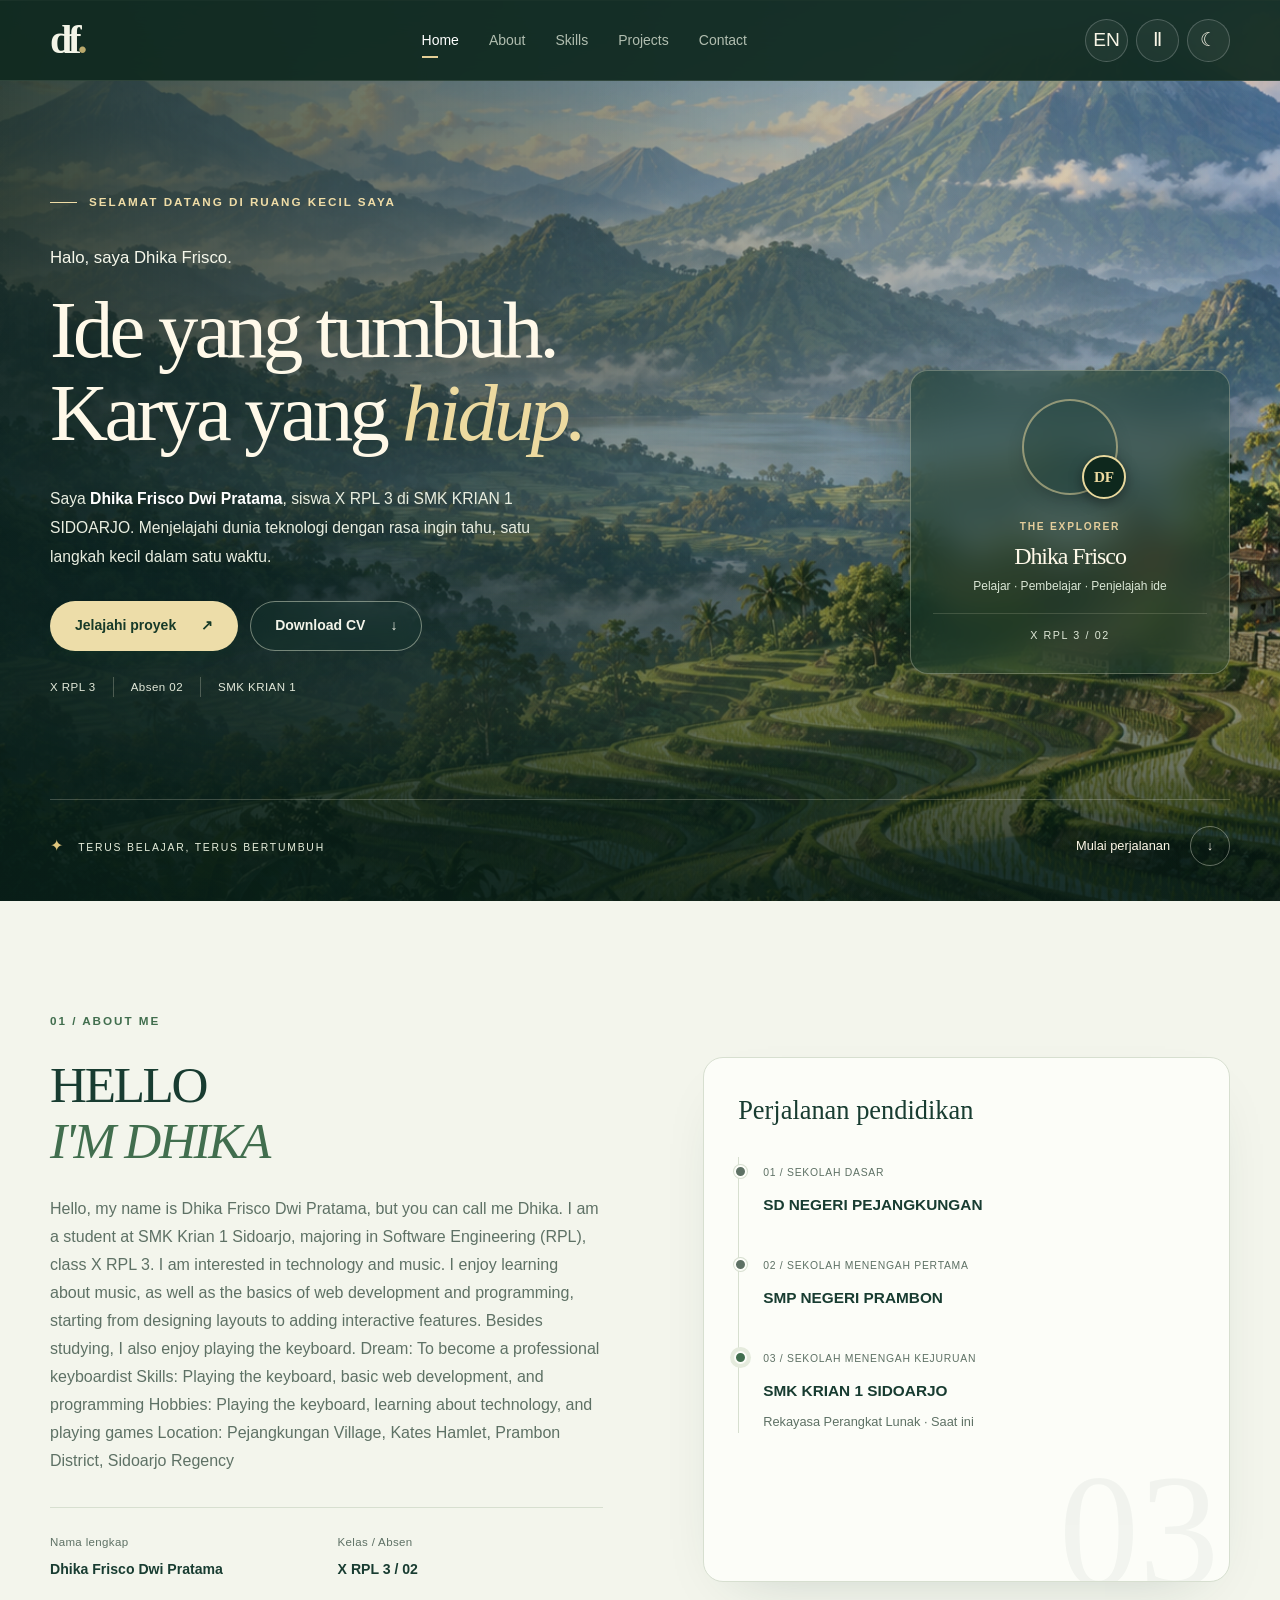
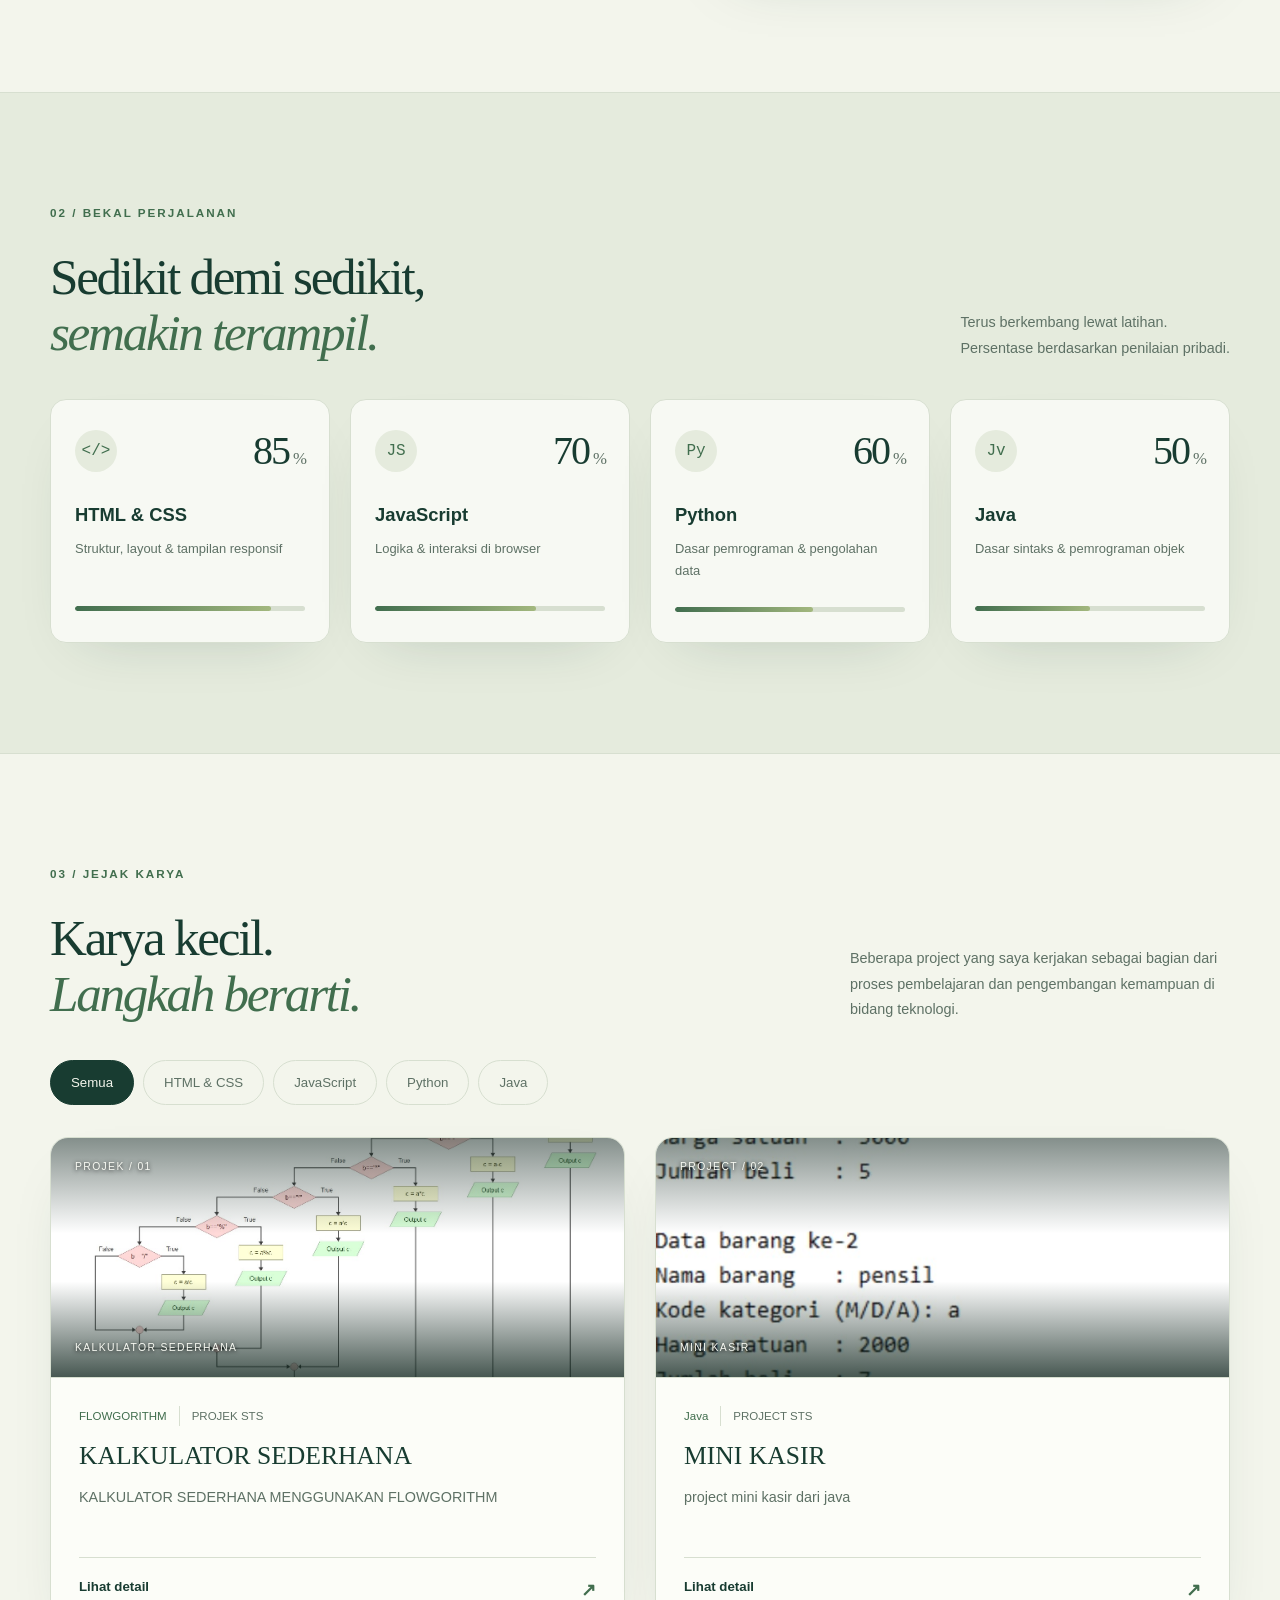
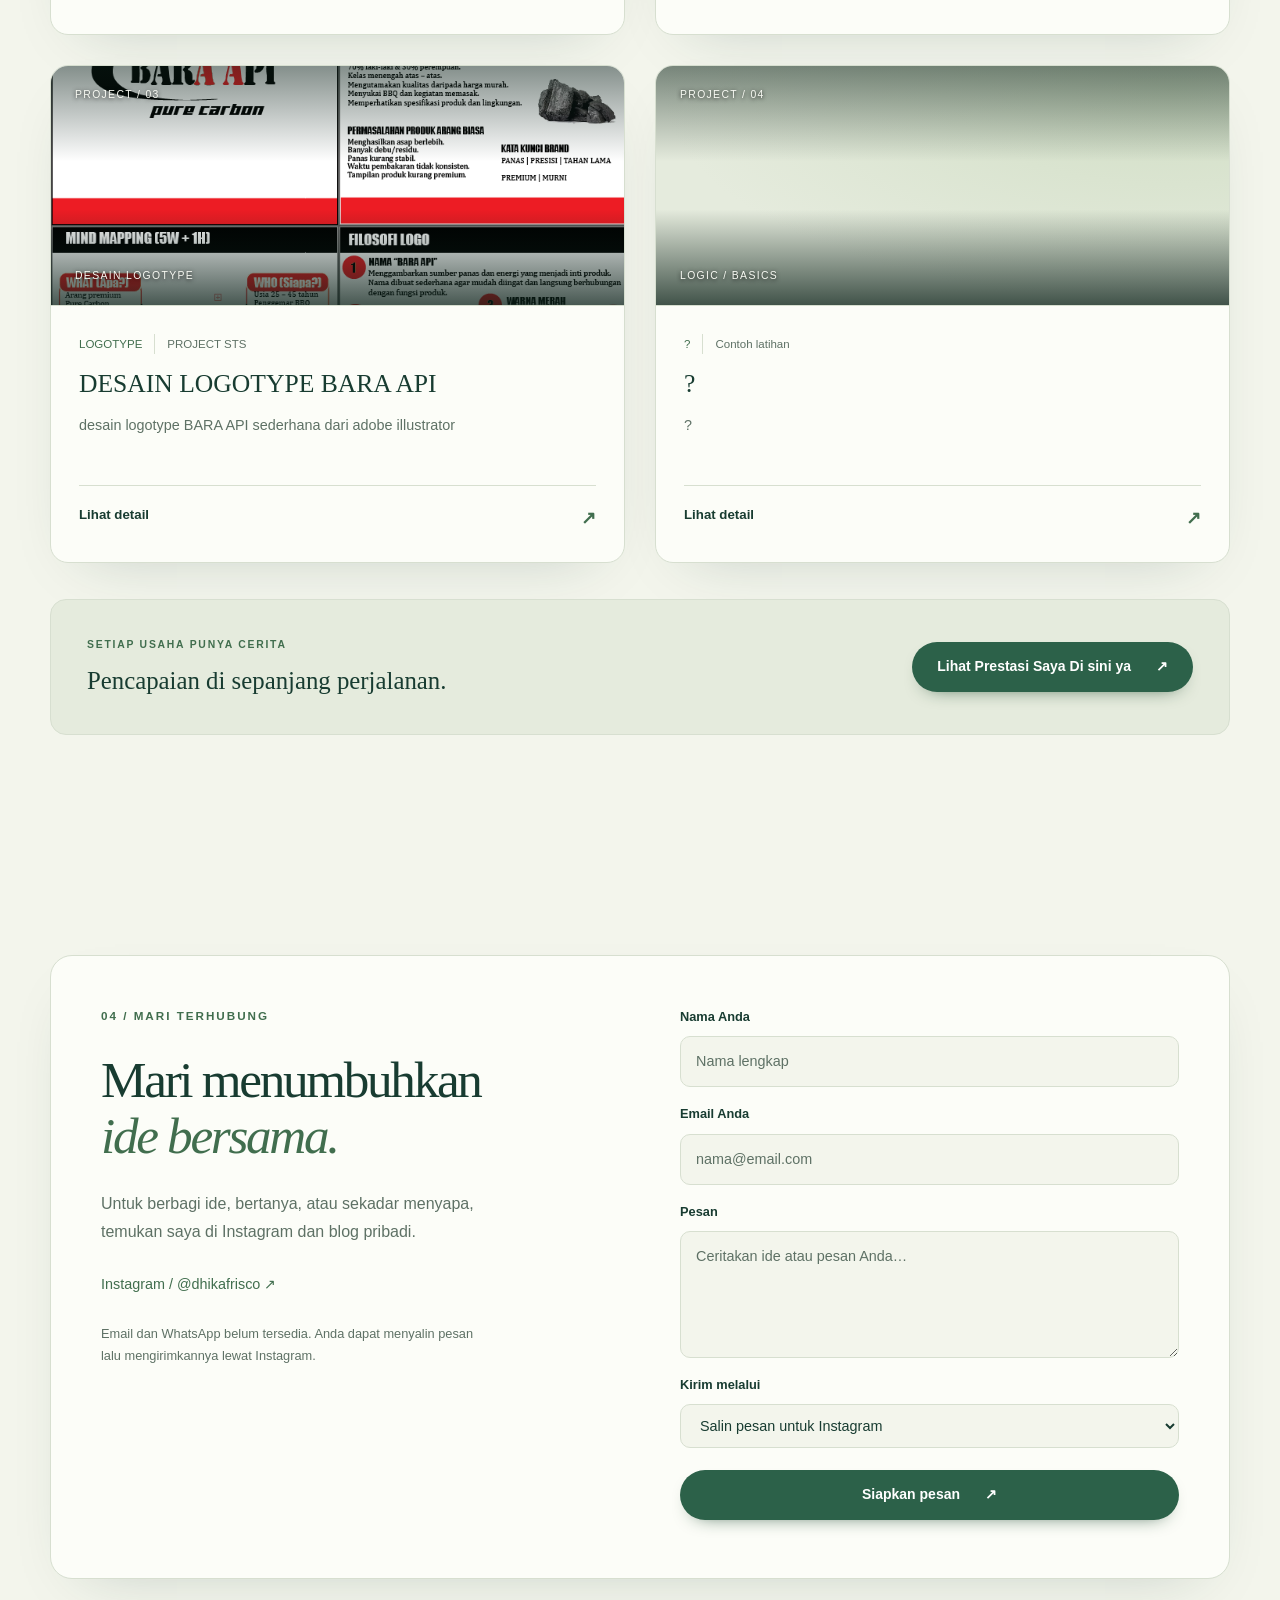
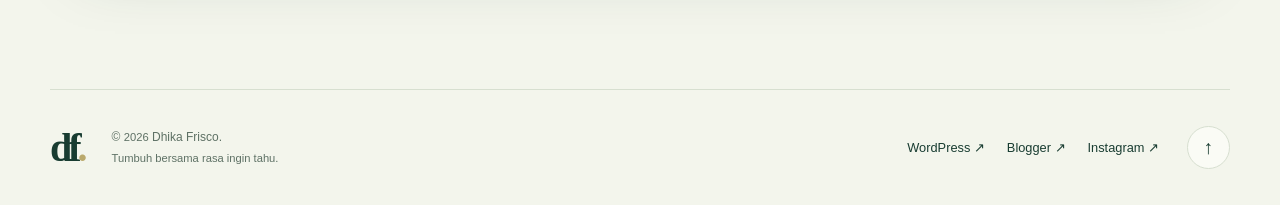
==== commit 1fde9072: "Update index.html" ====
--- a/index.html
+++ b/index.html
@@ -15,7 +15,8 @@
 </script>
 <script src="script.js" defer>
 </script>
-<script src="lang.js" defer></script>
+<script src="lang.js" defer>
+</script>
 </head>
 <body>
 <a class="skip" href="#main">Lewati navigasi</a>
@@ -24,11 +25,11 @@
 <a href="#home" class="brand" aria-label="Dhika Frisco, beranda">df<span>.</span>
 </a>
 <nav id="navigation" aria-label="Navigasi utama">
-<a href="#home" class="active">Home</a>
-<a href="#about">About</a>
-<a href="#skills">Skills</a>
-<a href="#projects">Projects</a>
-<a href="#contact">Contact</a>
+  <a href="#home" class="active" data-i18n="nav_home">Beranda</a>
+  <a href="#about" data-i18n="nav_about">Tentang</a>
+  <a href="#skills" data-i18n="nav_skills">Keahlian</a>
+  <a href="#projects" data-i18n="nav_projects">Proyek</a>
+  <a href="#contact" data-i18n="nav_contact">Kontak</a>
 </nav>
 <div class="nav-tools">
   <button id="lang-toggle" class="icon-button" aria-label="Switch to English" title="Switch to English">EN</button>
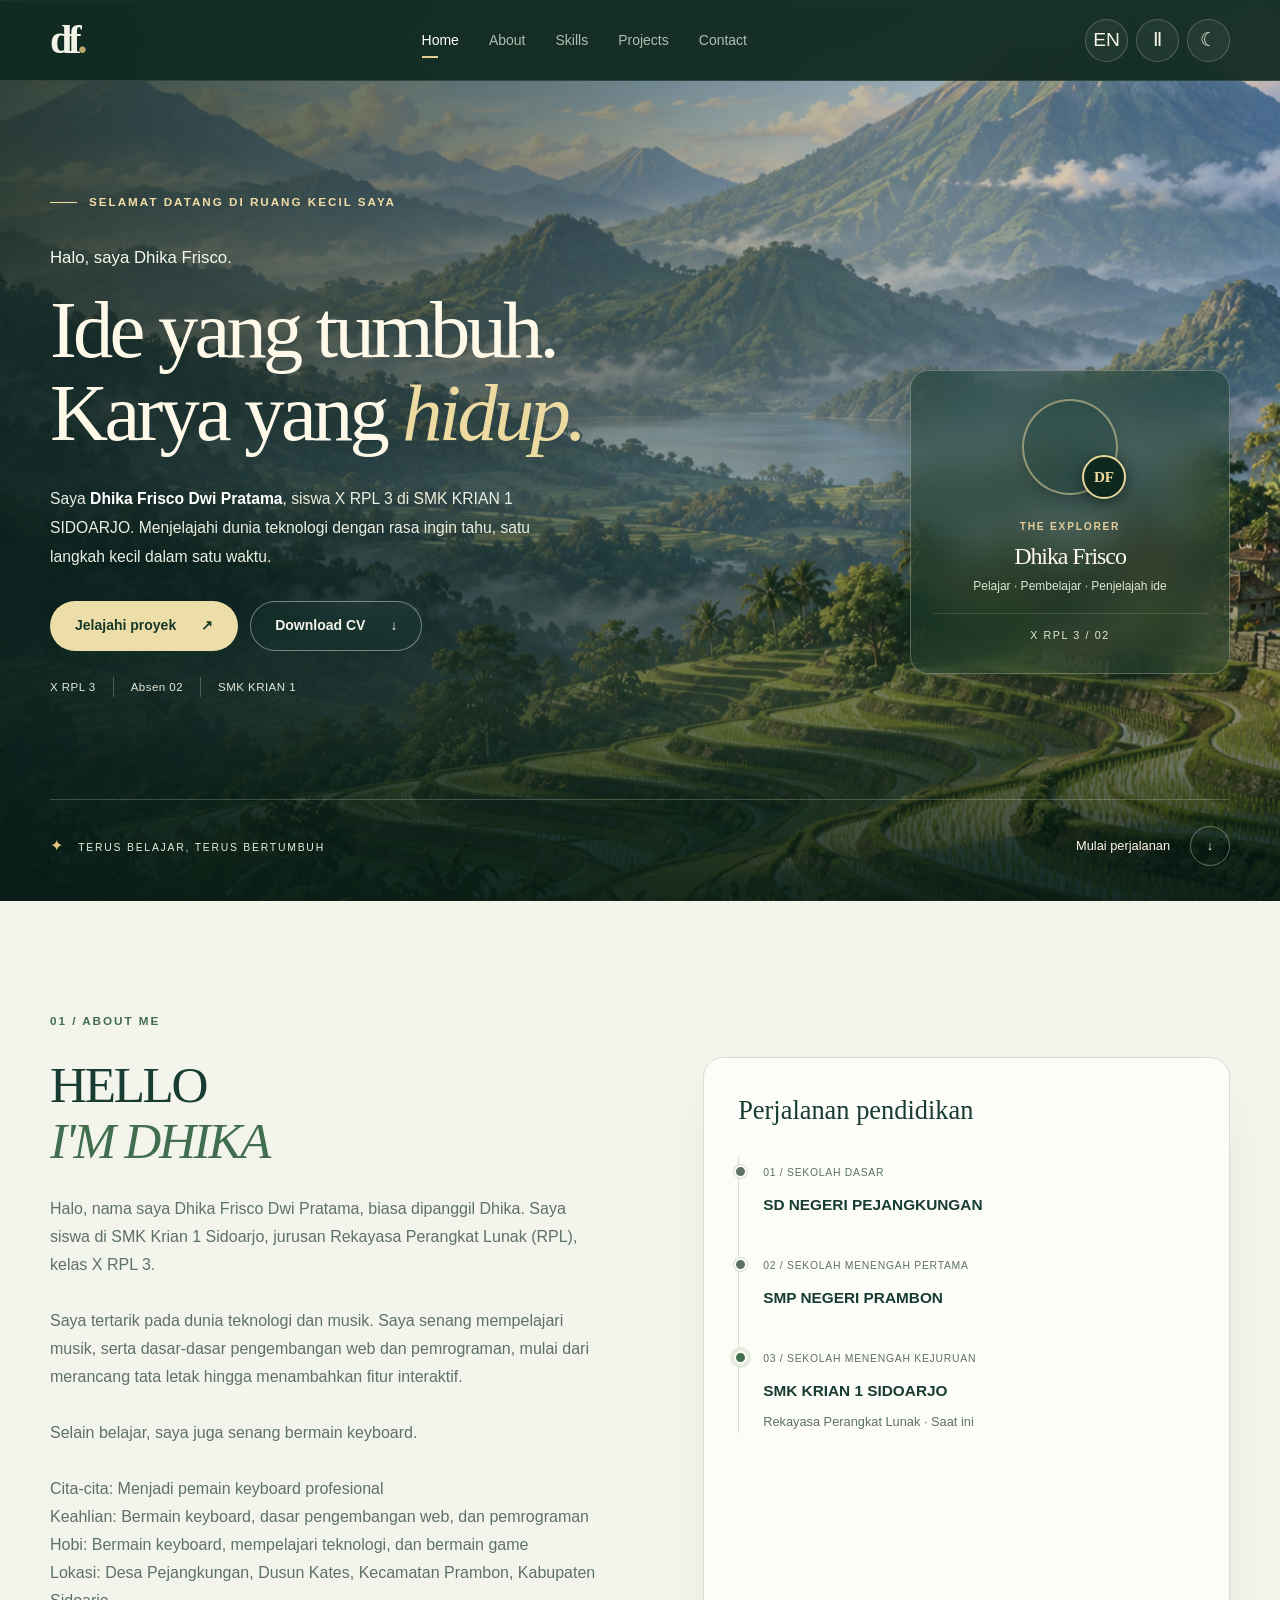
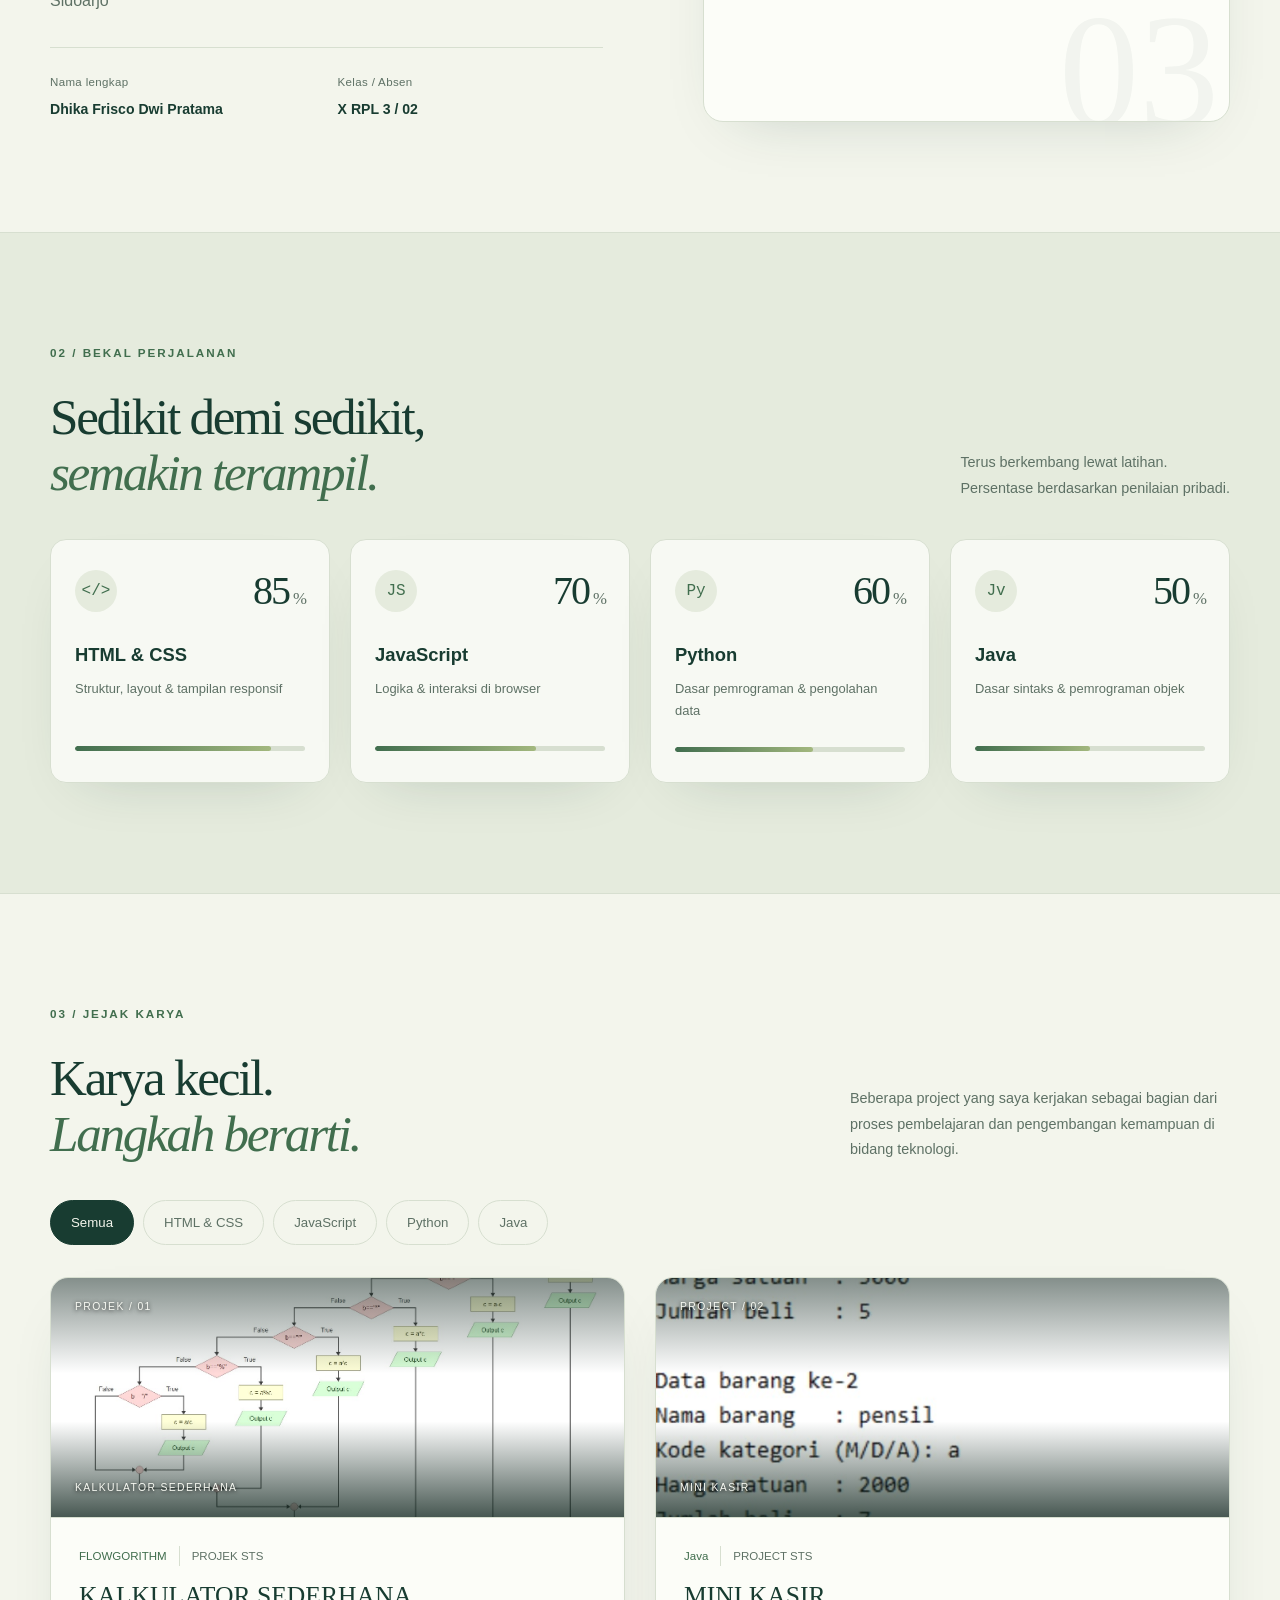
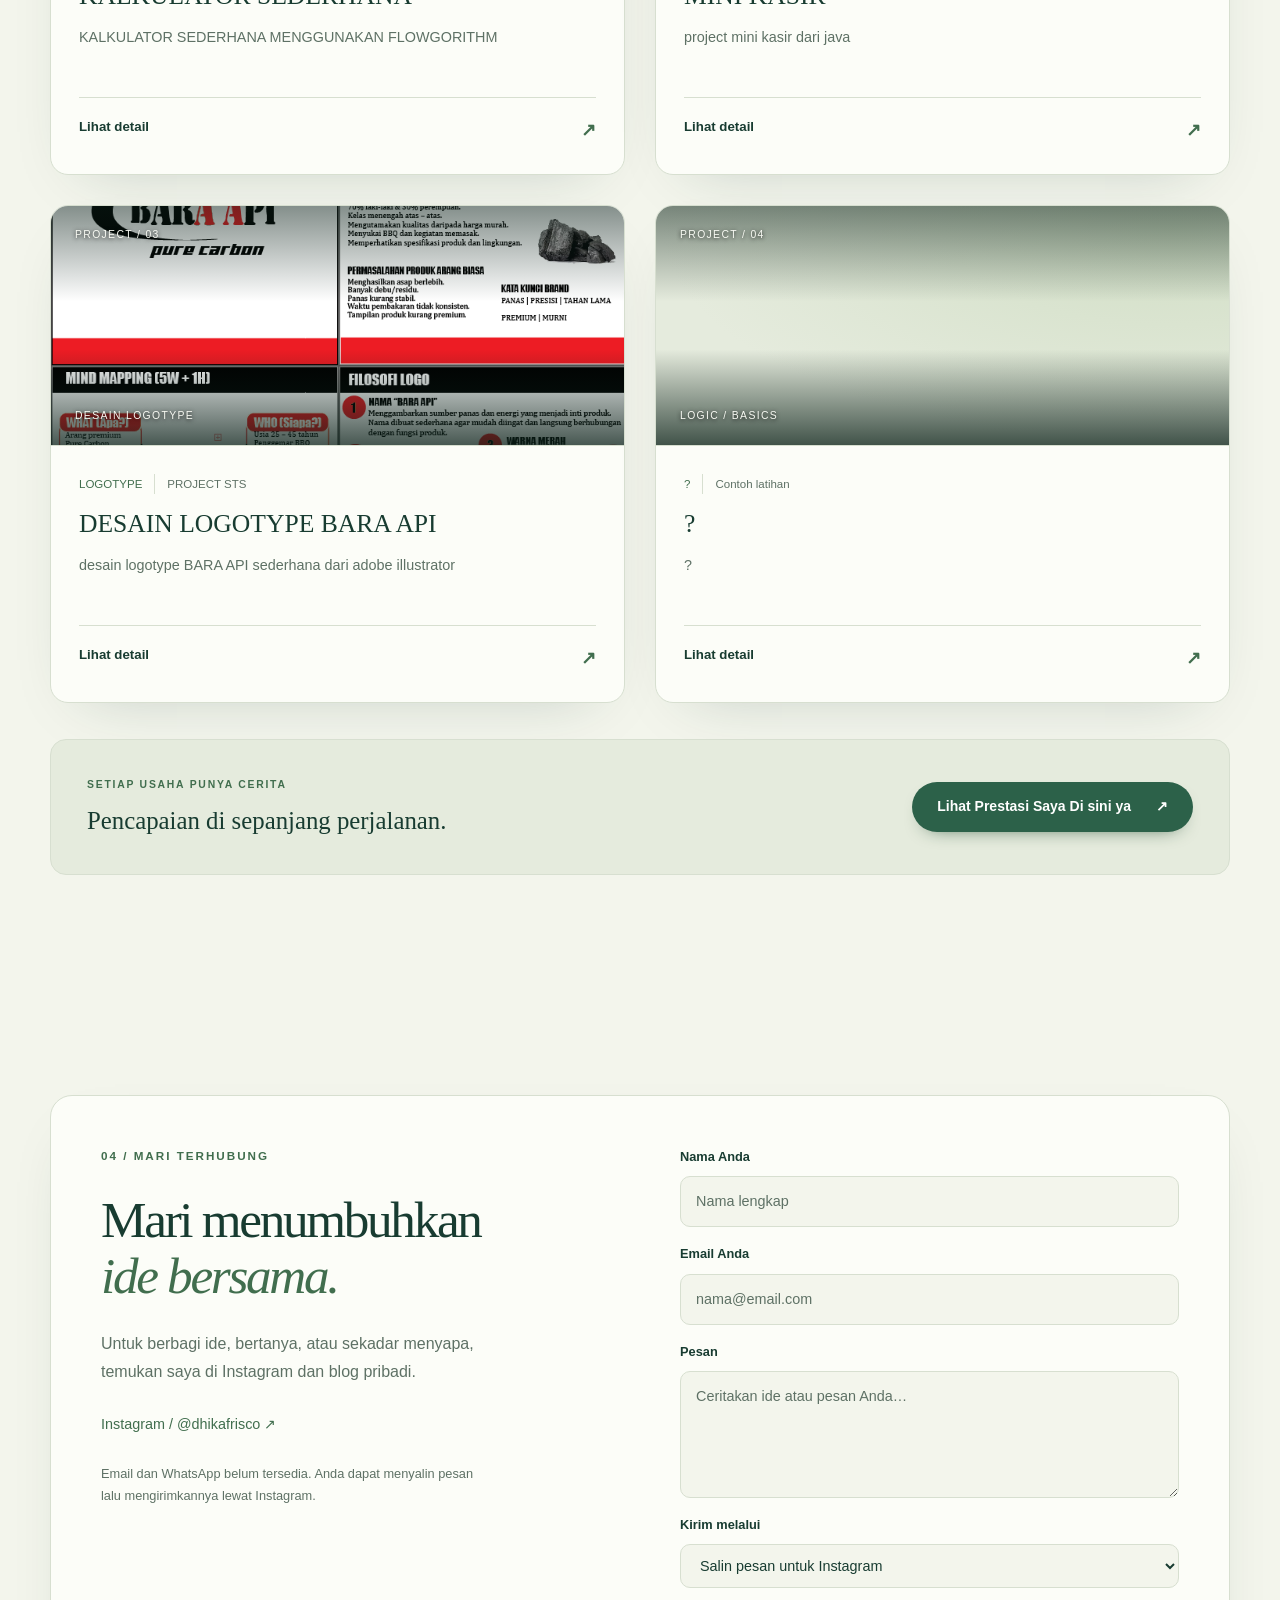
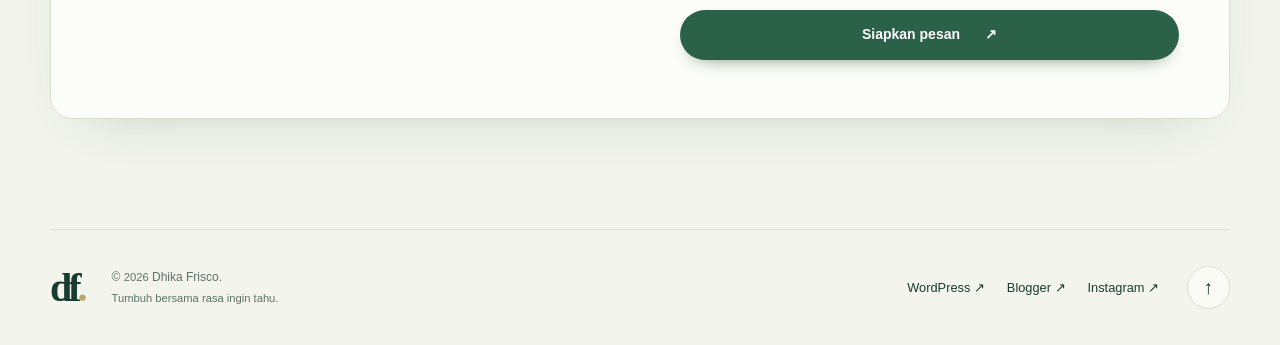
==== commit f8c4c293: "Update index.html" ====
--- a/index.html
+++ b/index.html
@@ -104,17 +104,8 @@
       <h2 data-i18n="about_title">HELLO<br>
         <em>I'M DHIKA</em>
       </h2>
-      <p>Hello, my name is Dhika Frisco Dwi Pratama, but you can call me Dhika. I am a student at SMK Krian 1 Sidoarjo, majoring in Software Engineering (RPL), class X RPL 3.
-
-I am interested in technology and music. I enjoy learning about music, as well as the basics of web development and programming, starting from designing layouts to adding interactive features.
-
-Besides studying, I also enjoy playing the keyboard.
-
-Dream: To become a professional keyboardist
-Skills: Playing the keyboard, basic web development, and programming
-Hobbies: Playing the keyboard, learning about technology, and playing games
-Location: Pejangkungan Village, Kates Hamlet, Prambon District, Sidoarjo Regency
-      </p>
+     <!-- 2. Di bagian <section id="about">, tambahkan data-i18n="about_bio" pada tag <p> paragraf deskripsi: -->
+<p data-i18n="about_bio">Halo, nama saya Dhika Frisco Dwi Pratama, biasa dipanggil Dhika. Saya siswa di SMK Krian 1 Sidoarjo, jurusan Rekayasa Perangkat Lunak (RPL), kelas X RPL 3.<br><br>Saya tertarik pada dunia teknologi dan musik. Saya senang mempelajari musik, serta dasar-dasar pengembangan web dan pemrograman, mulai dari merancang tata letak hingga menambahkan fitur interaktif.<br><br>Selain belajar, saya juga senang bermain keyboard.<br><br>Cita-cita: Menjadi pemain keyboard profesional<br>Keahlian: Bermain keyboard, dasar pengembangan web, dan pemrograman<br>Hobi: Bermain keyboard, mempelajari teknologi, dan bermain game<br>Lokasi: Desa Pejangkungan, Dusun Kates, Kecamatan Prambon, Kabupaten Sidoarjo</p>
       <p></p>
       <div class="identity">
         <div>
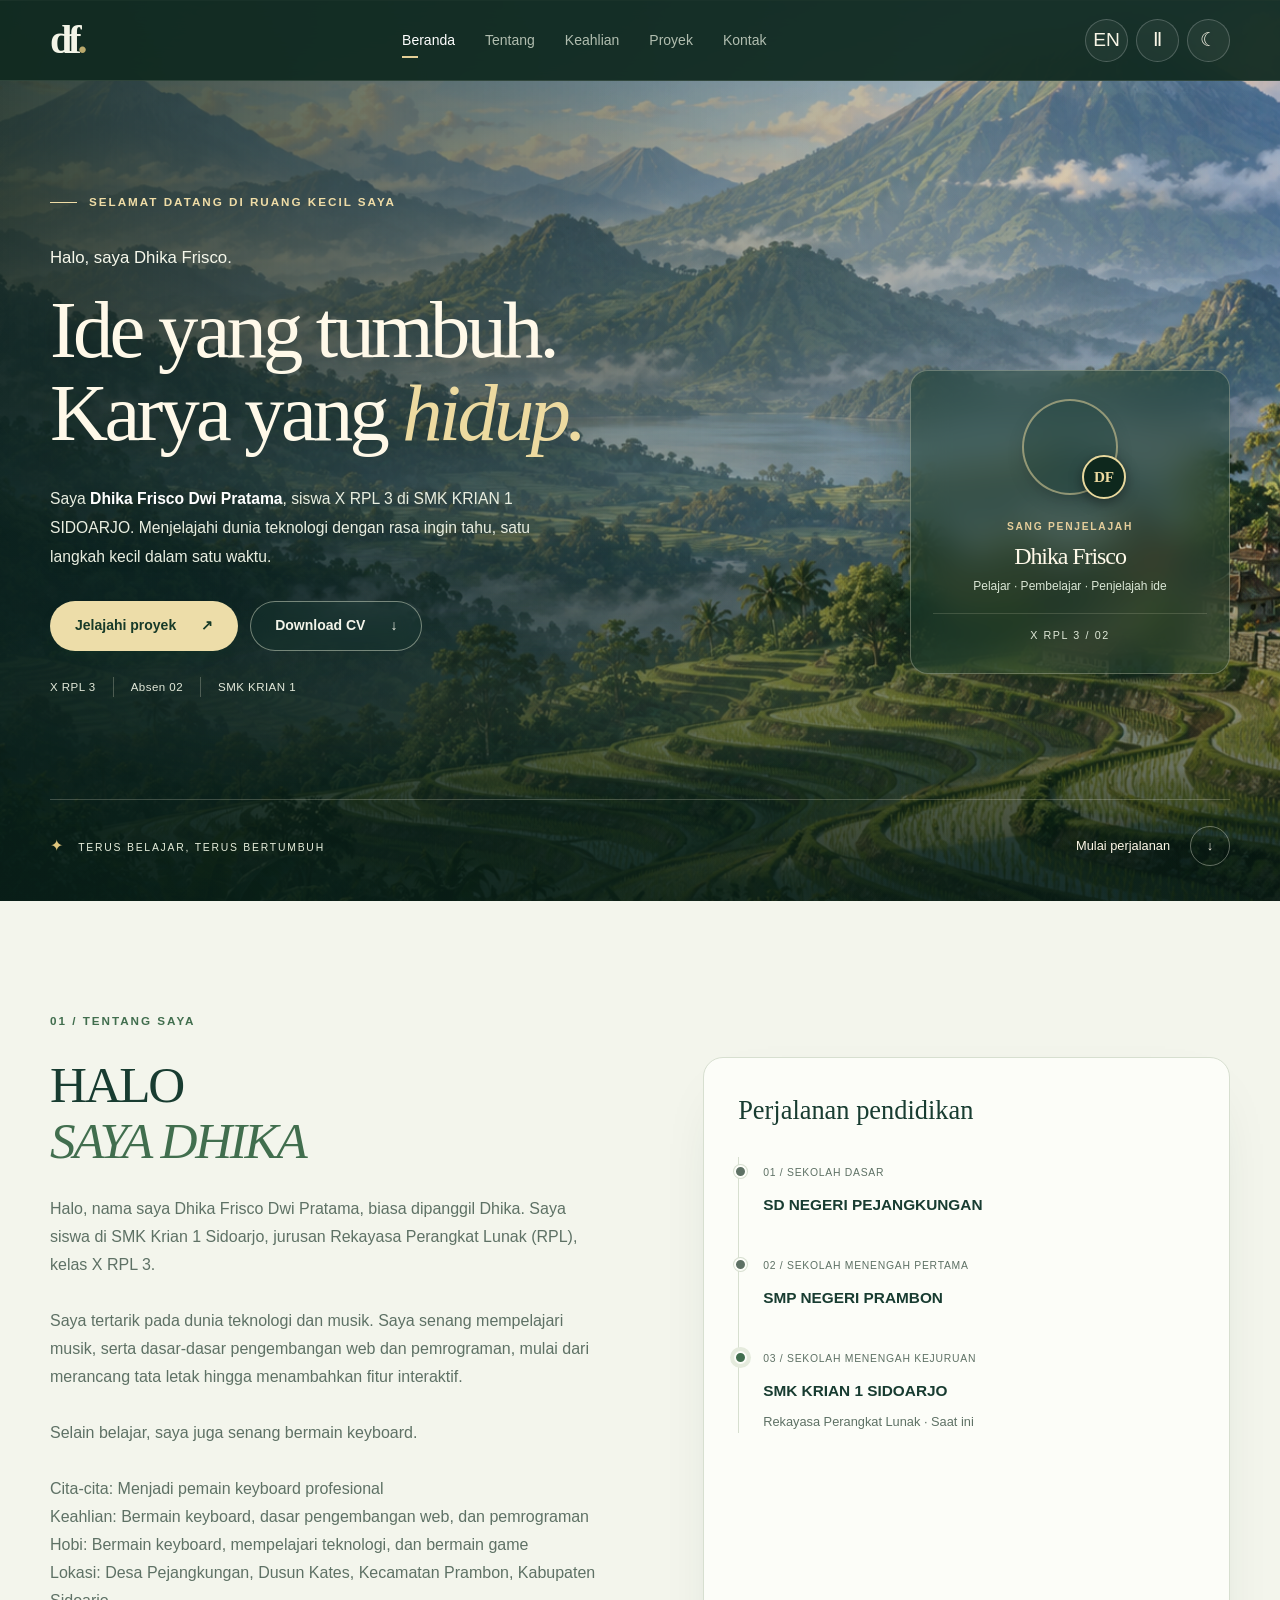
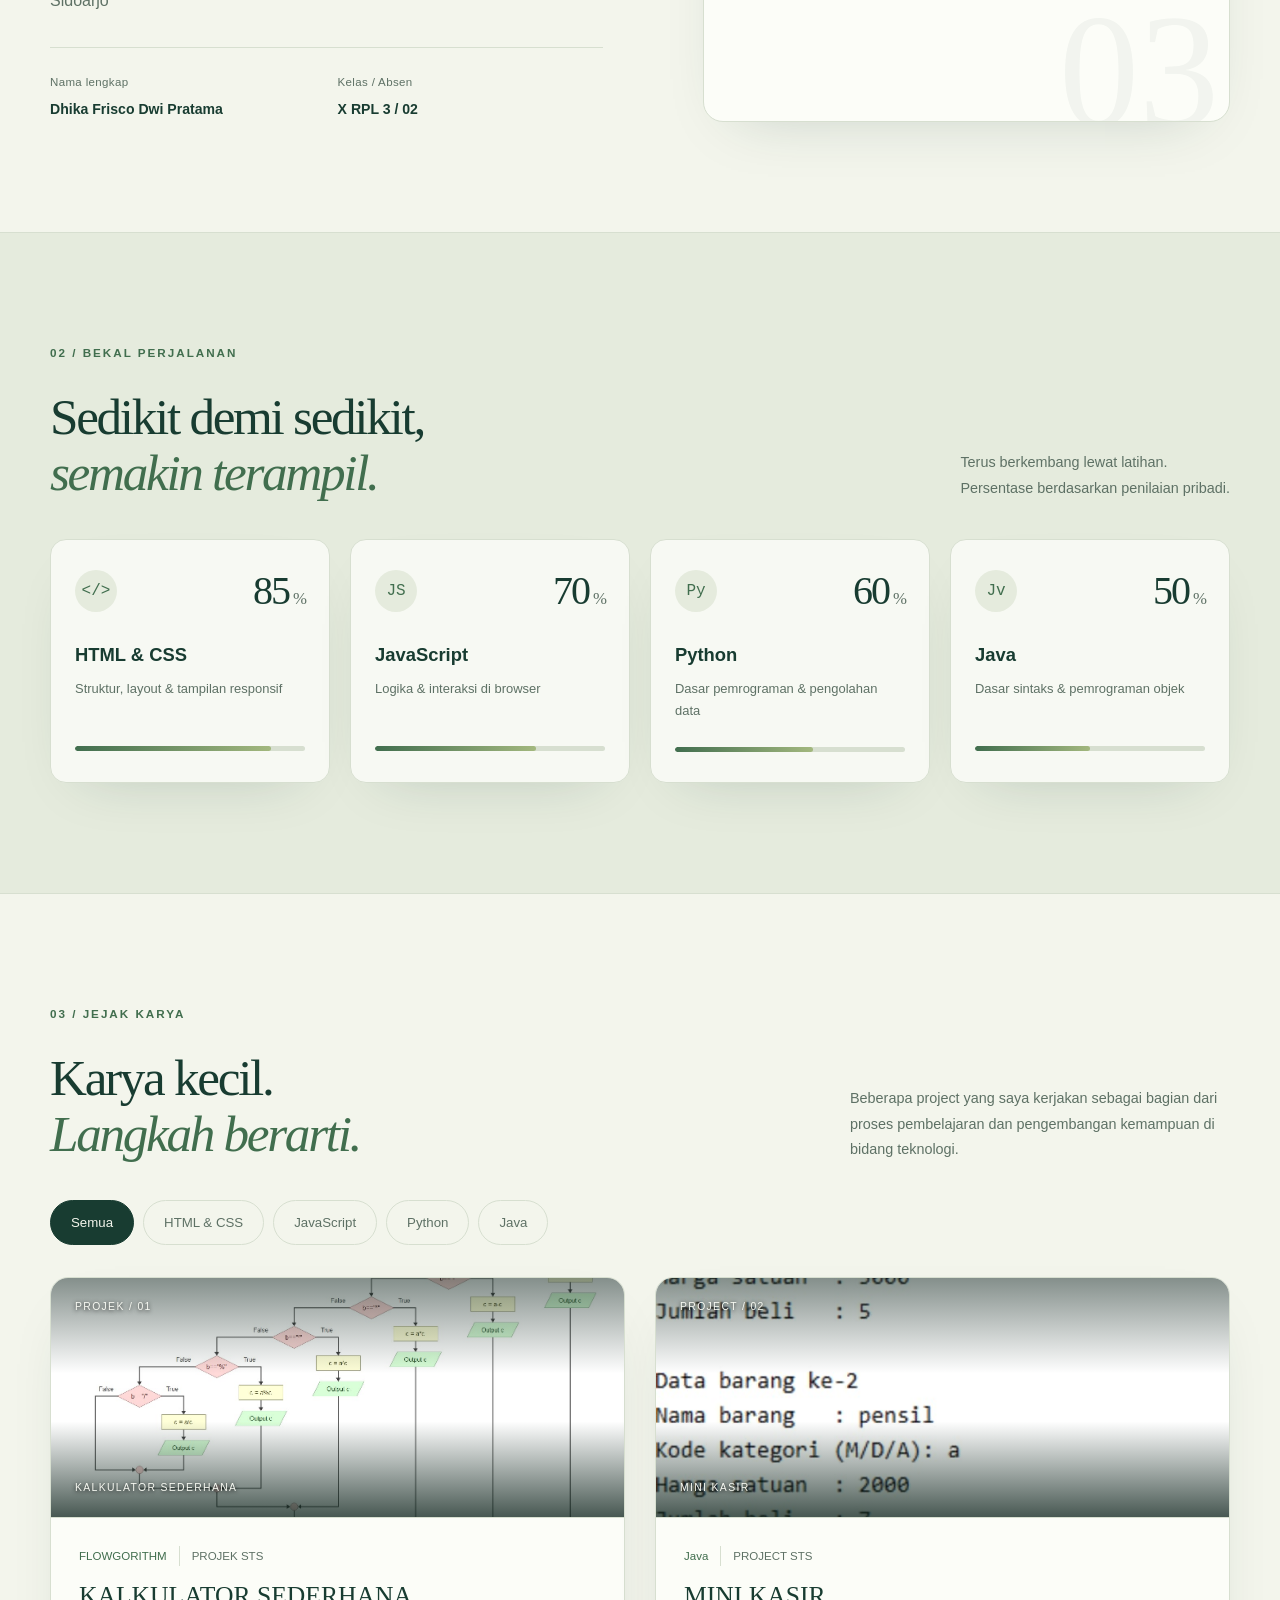
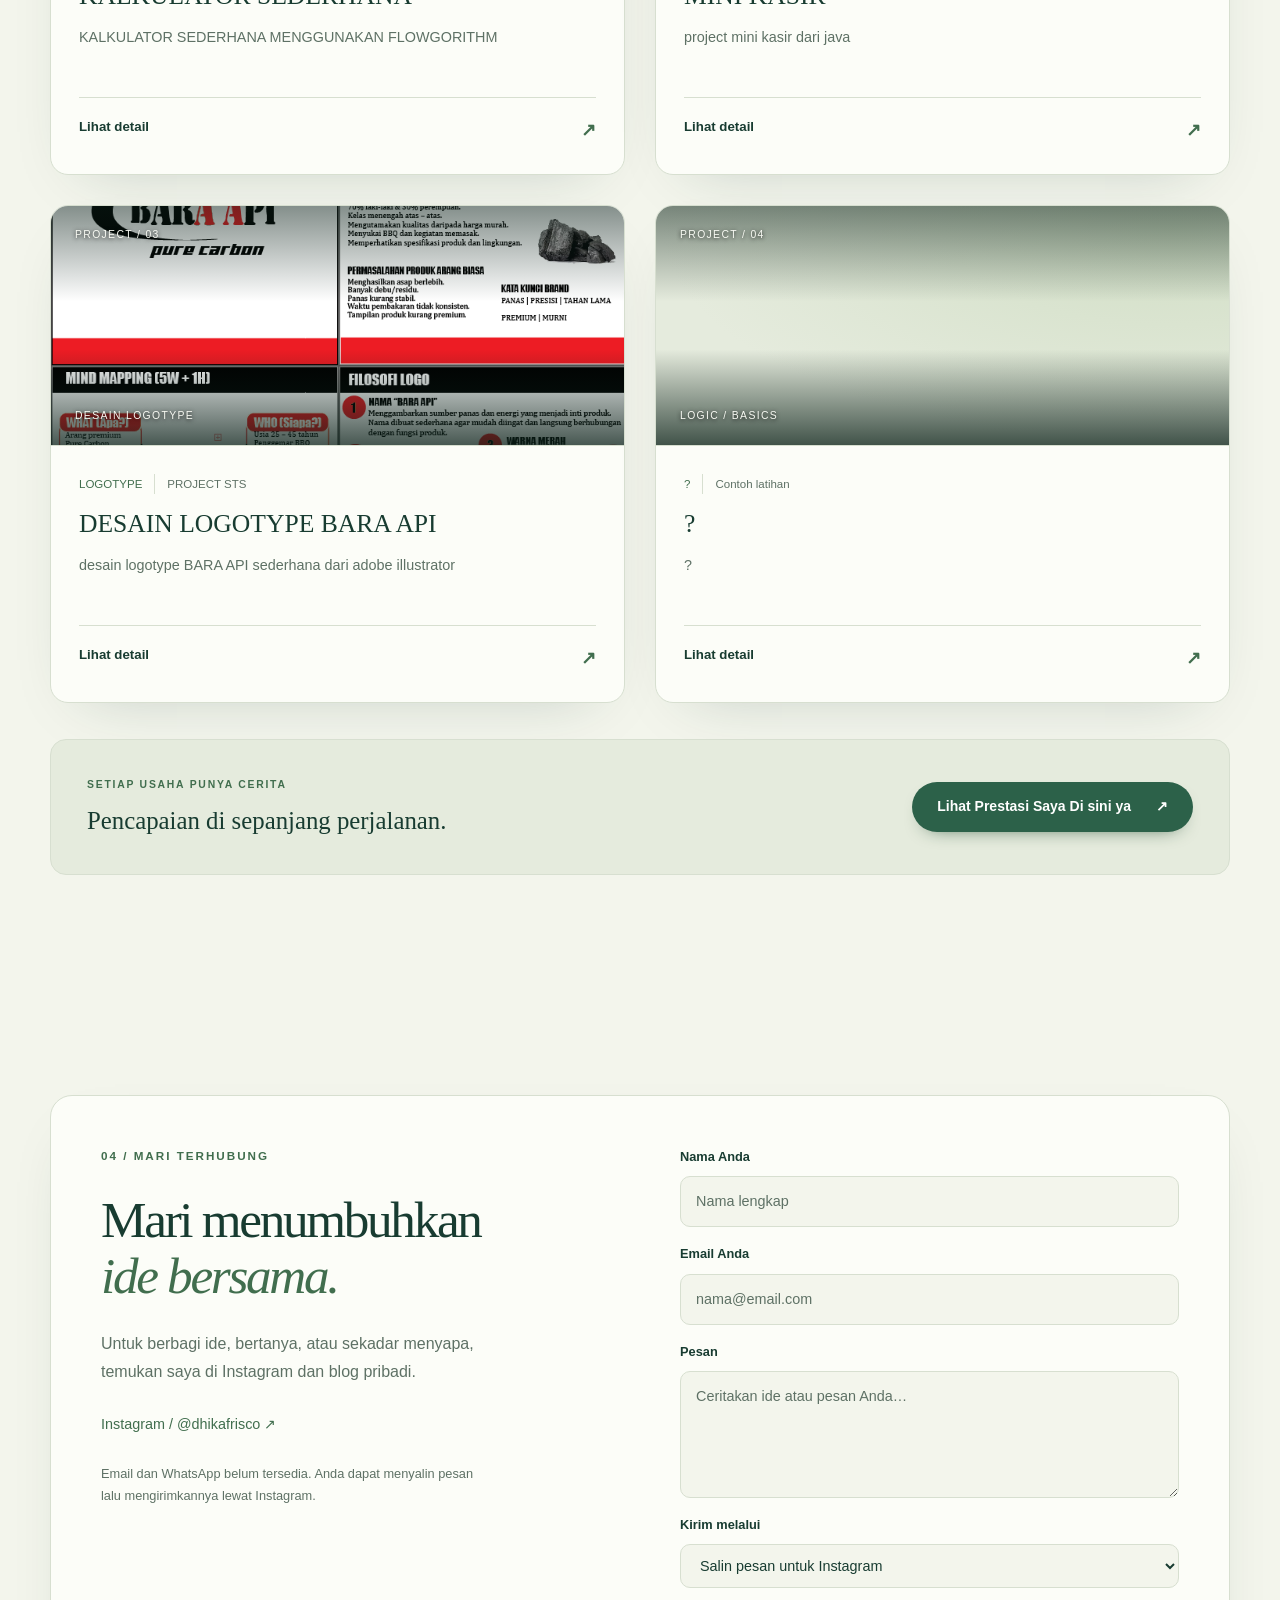
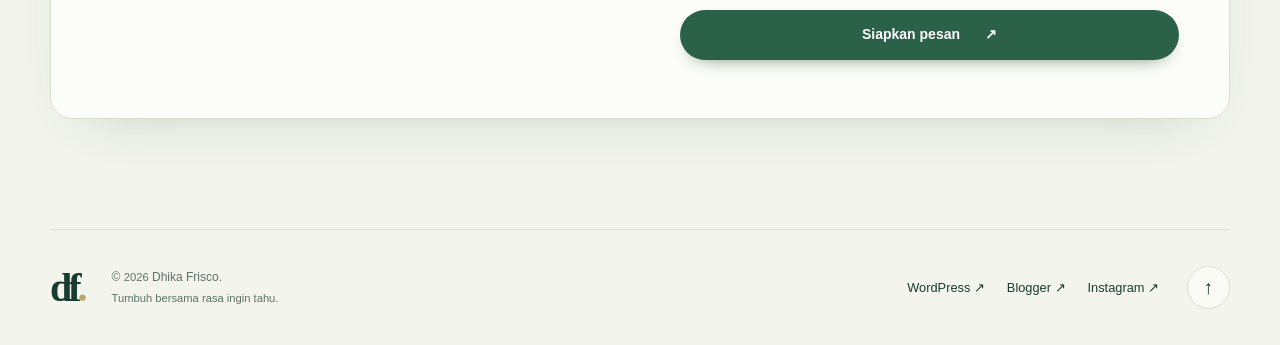
==== commit 6990ca86: "Update index.html" ====
--- a/index.html
+++ b/index.html
@@ -83,7 +83,7 @@
         <div class="profile-seal" id="profile-seal" aria-hidden="true">DF</div>
       </div>
       <div>
-        <span class="small-label">THE EXPLORER</span>
+        <span class="small-label" data-i18n="profile_badge">SANG PENJELAJAH</span>
         <h2>Dhika Frisco</h2>
         <p data-i18n="profile_role">Pelajar · Pembelajar · Penjelajah ide</p>
       </div>
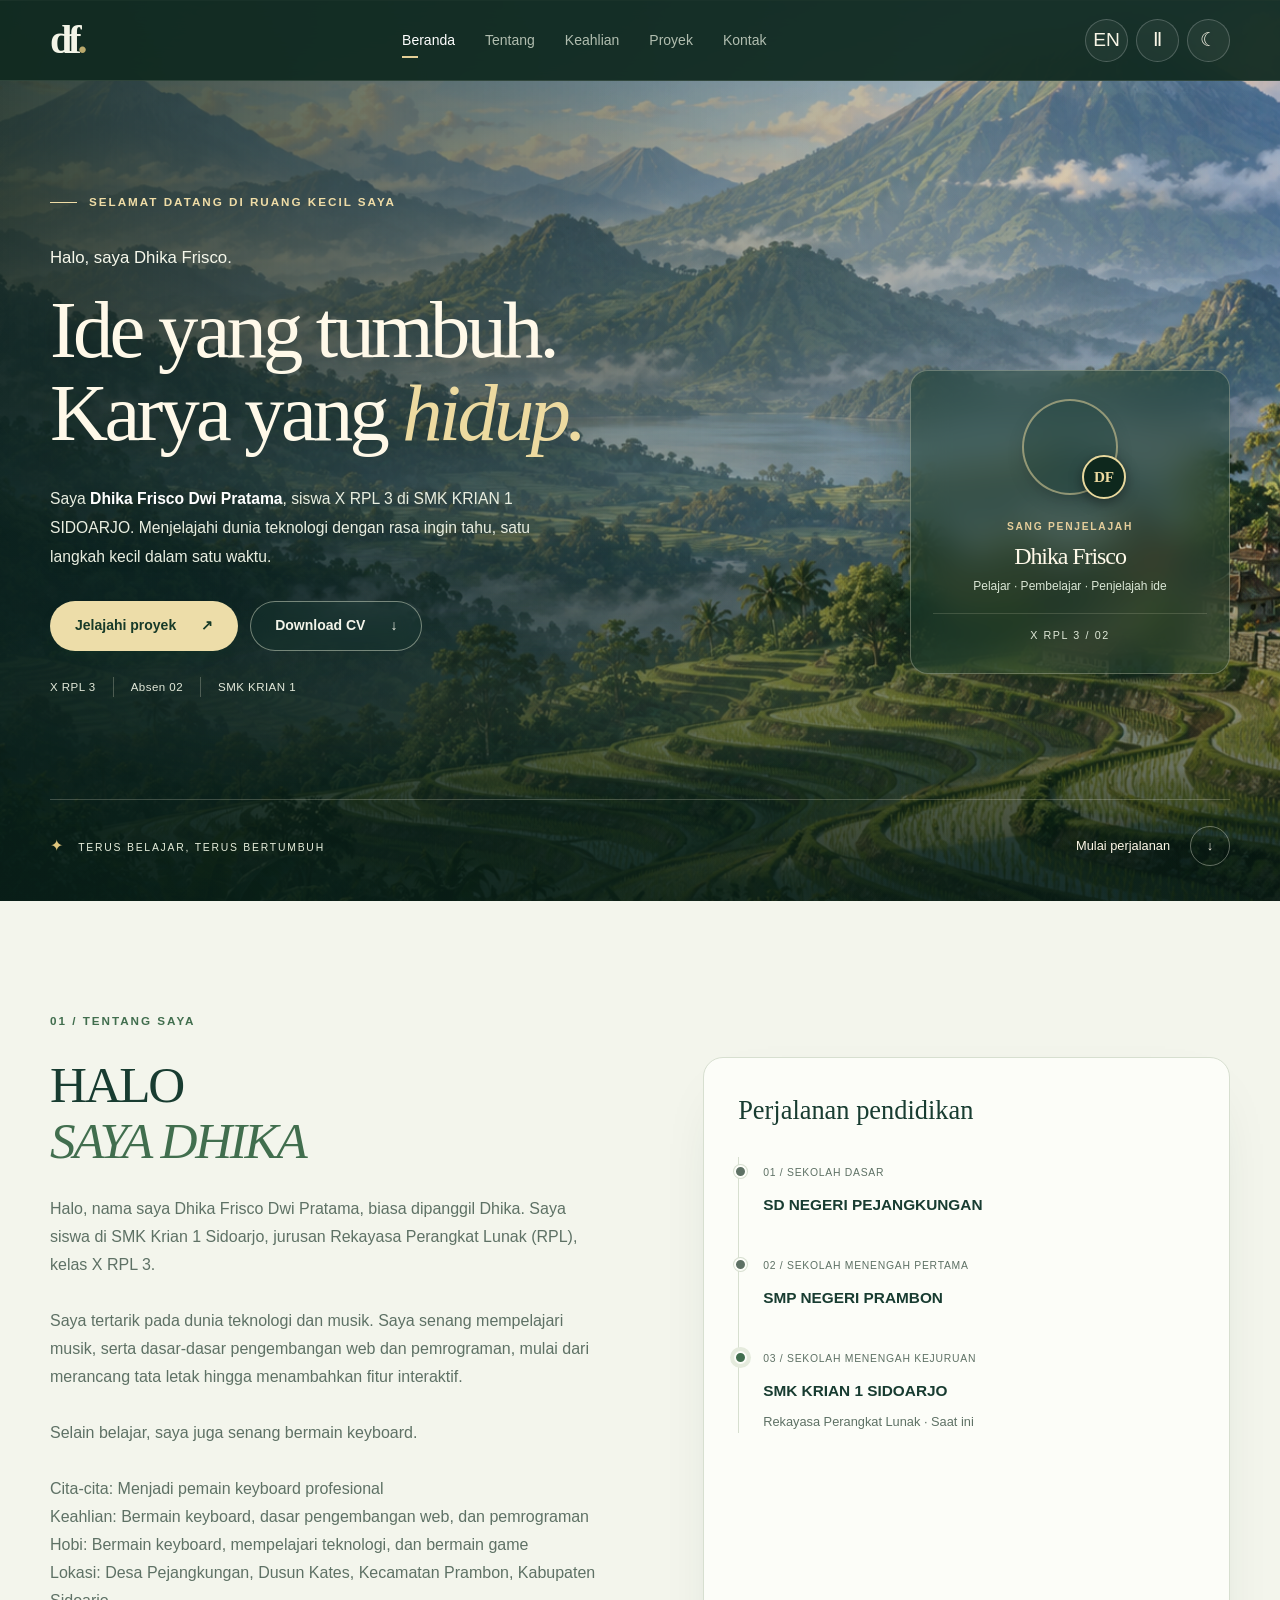
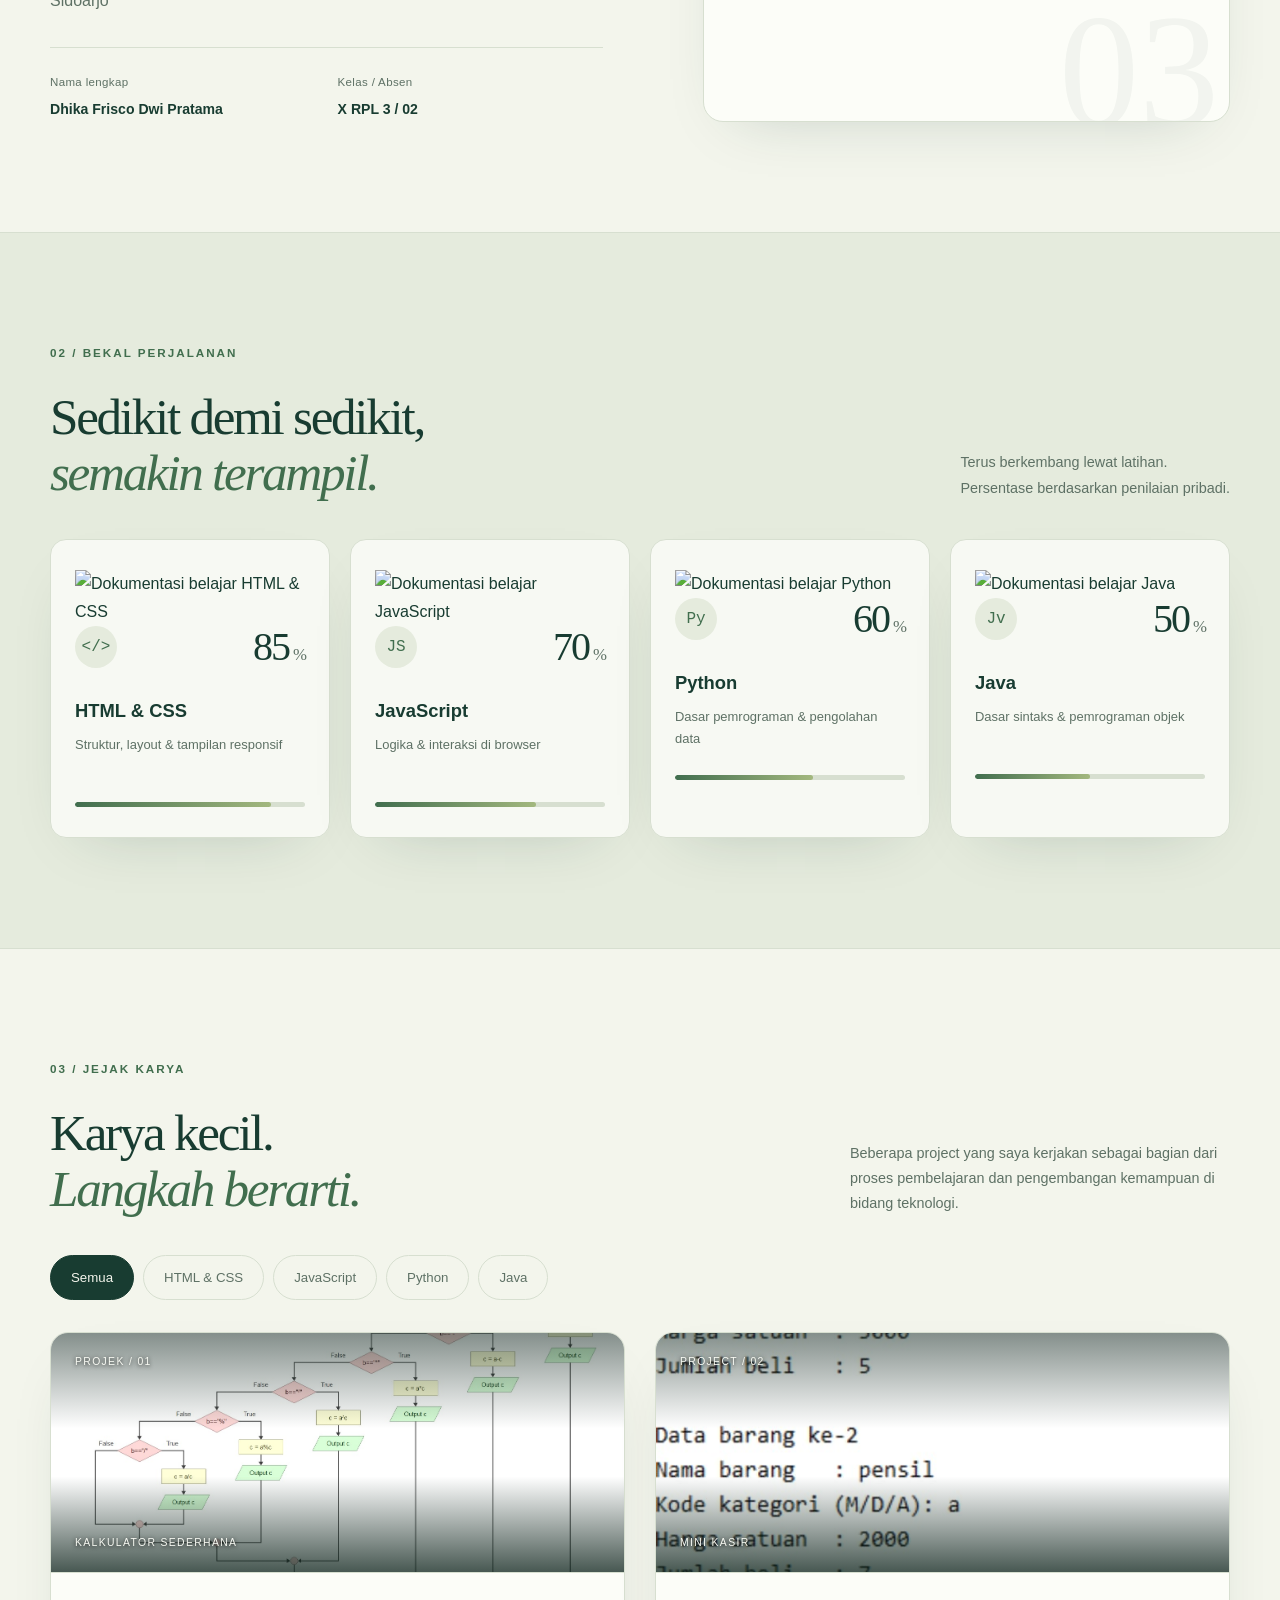
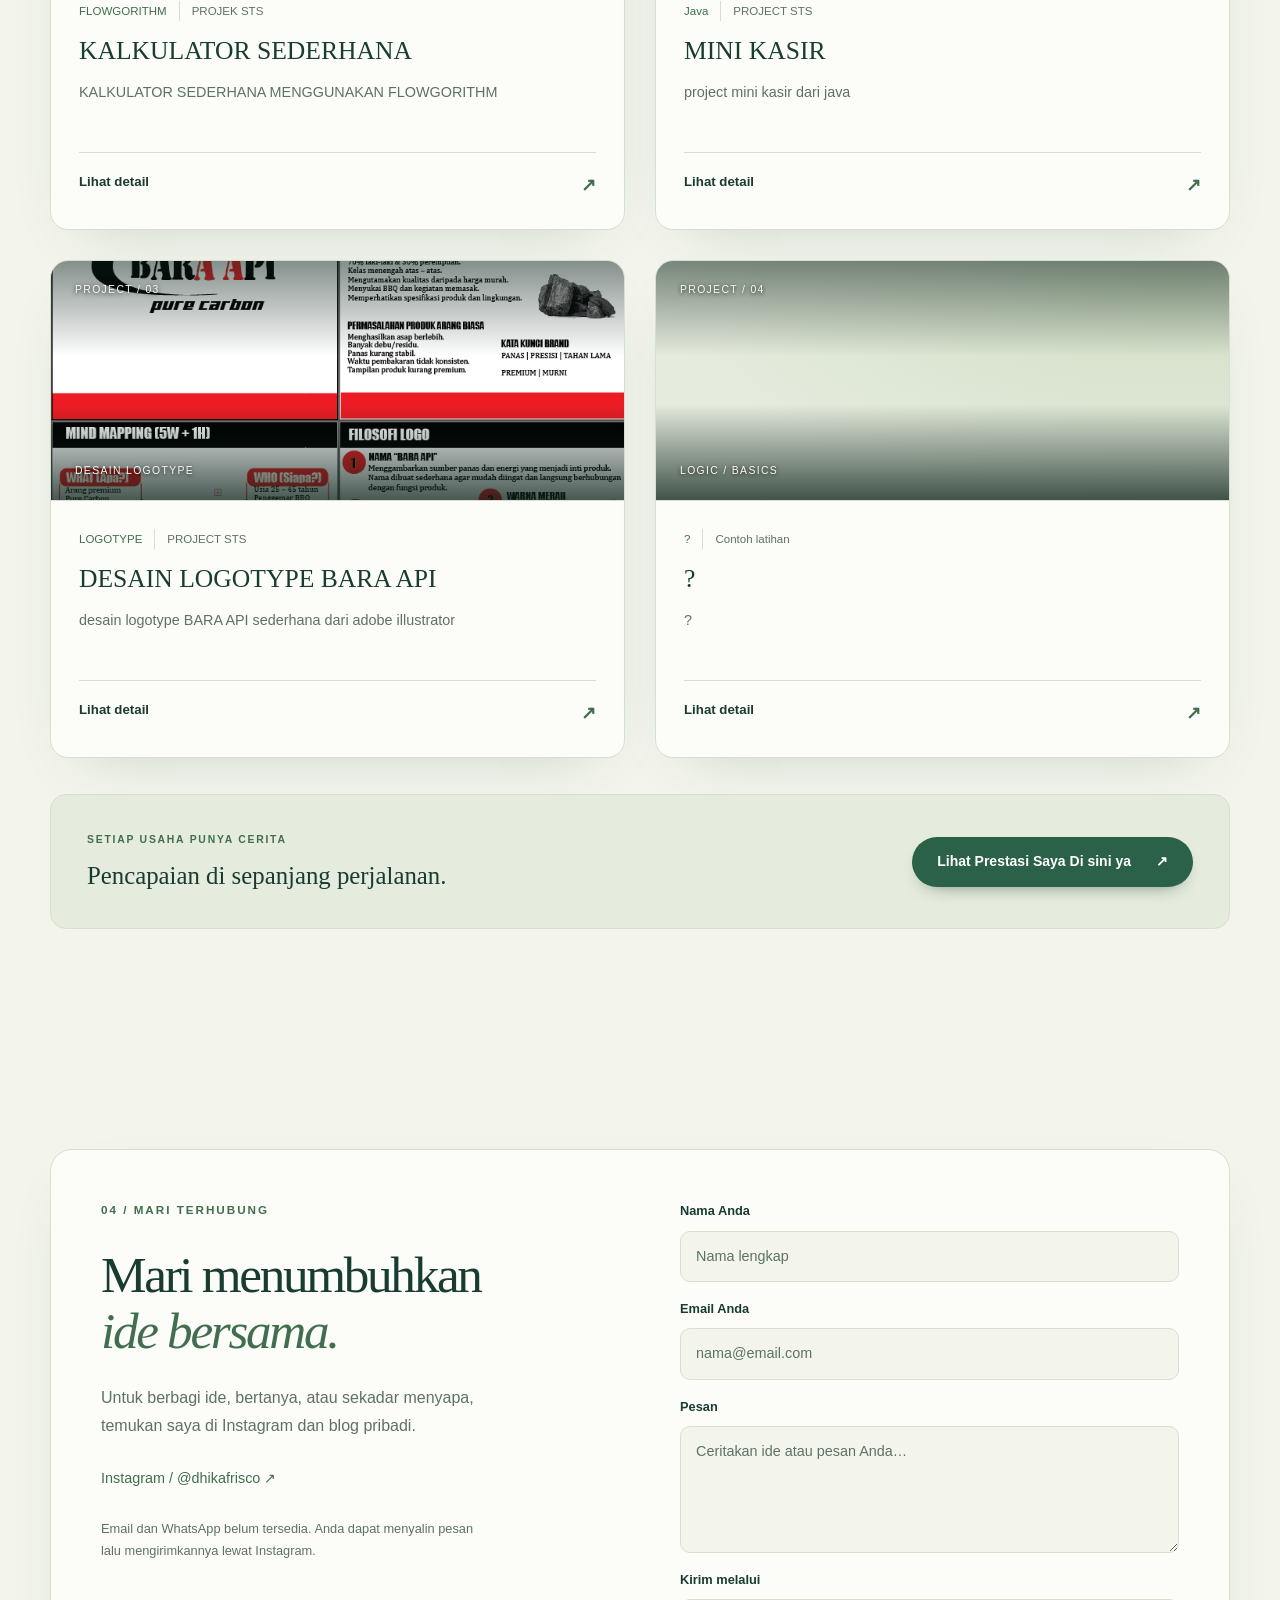
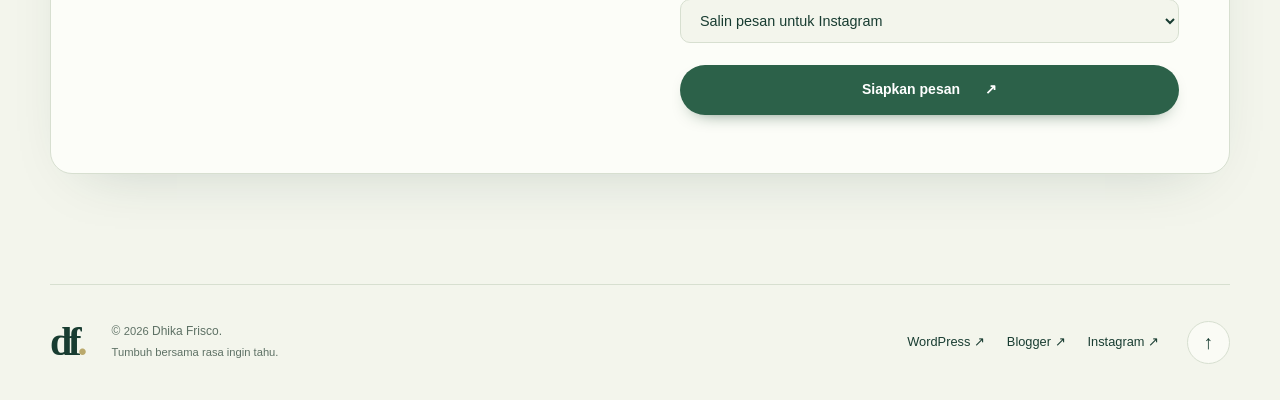
==== commit 7b9bb9cc: "Add skill cards for HTML, JavaScript, Python, and Java" ====
--- a/index.html
+++ b/index.html
@@ -149,6 +149,9 @@
     </div>
     <div class="skills-grid">
       <article class="skill-card">
+        <div class="skill-media">
+          <img src="asset/skill-html.jpg" alt="Dokumentasi belajar HTML & CSS" class="skill-photo">
+        </div>
         <div class="skill-top">
           <span class="skill-icon" aria-hidden="true">&lt;/&gt;</span>
           <span class="percent">85<small>%</small></span>
@@ -159,7 +162,11 @@
           <span style="--level:85%"></span>
         </div>
       </article>
+
       <article class="skill-card">
+        <div class="skill-media">
+          <img src="asset/skill-js.jpg" alt="Dokumentasi belajar JavaScript" class="skill-photo">
+        </div>
         <div class="skill-top">
           <span class="skill-icon" aria-hidden="true">JS</span>
           <span class="percent">70<small>%</small></span>
@@ -170,7 +177,11 @@
           <span style="--level:70%"></span>
         </div>
       </article>
+
       <article class="skill-card">
+        <div class="skill-media">
+          <img src="asset/skill-python.jpg" alt="Dokumentasi belajar Python" class="skill-photo">
+        </div>
         <div class="skill-top">
           <span class="skill-icon" aria-hidden="true">Py</span>
           <span class="percent">60<small>%</small></span>
@@ -181,7 +192,11 @@
           <span style="--level:60%"></span>
         </div>
       </article>
+
       <article class="skill-card">
+        <div class="skill-media">
+          <img src="asset/skill-java.jpg" alt="Dokumentasi belajar Java" class="skill-photo">
+        </div>
         <div class="skill-top">
           <span class="skill-icon" aria-hidden="true">Jv</span>
           <span class="percent">50<small>%</small></span>
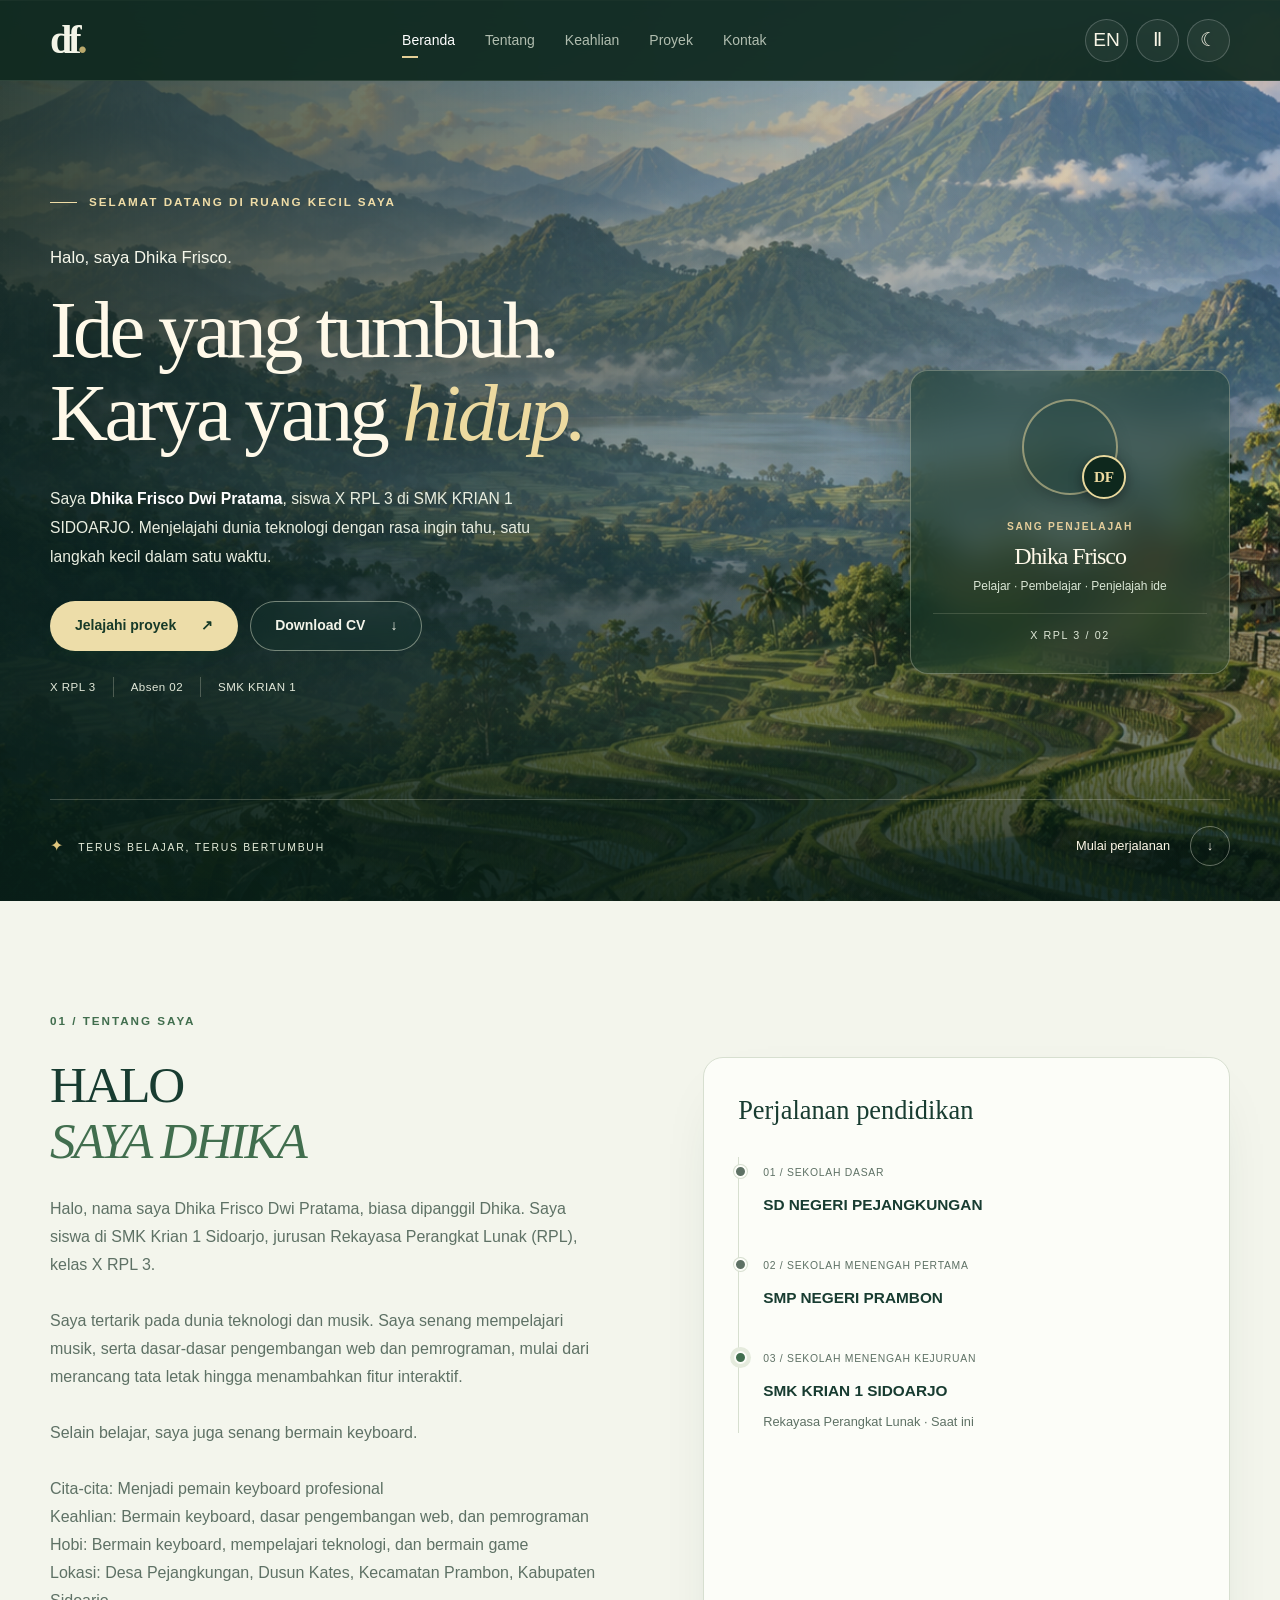
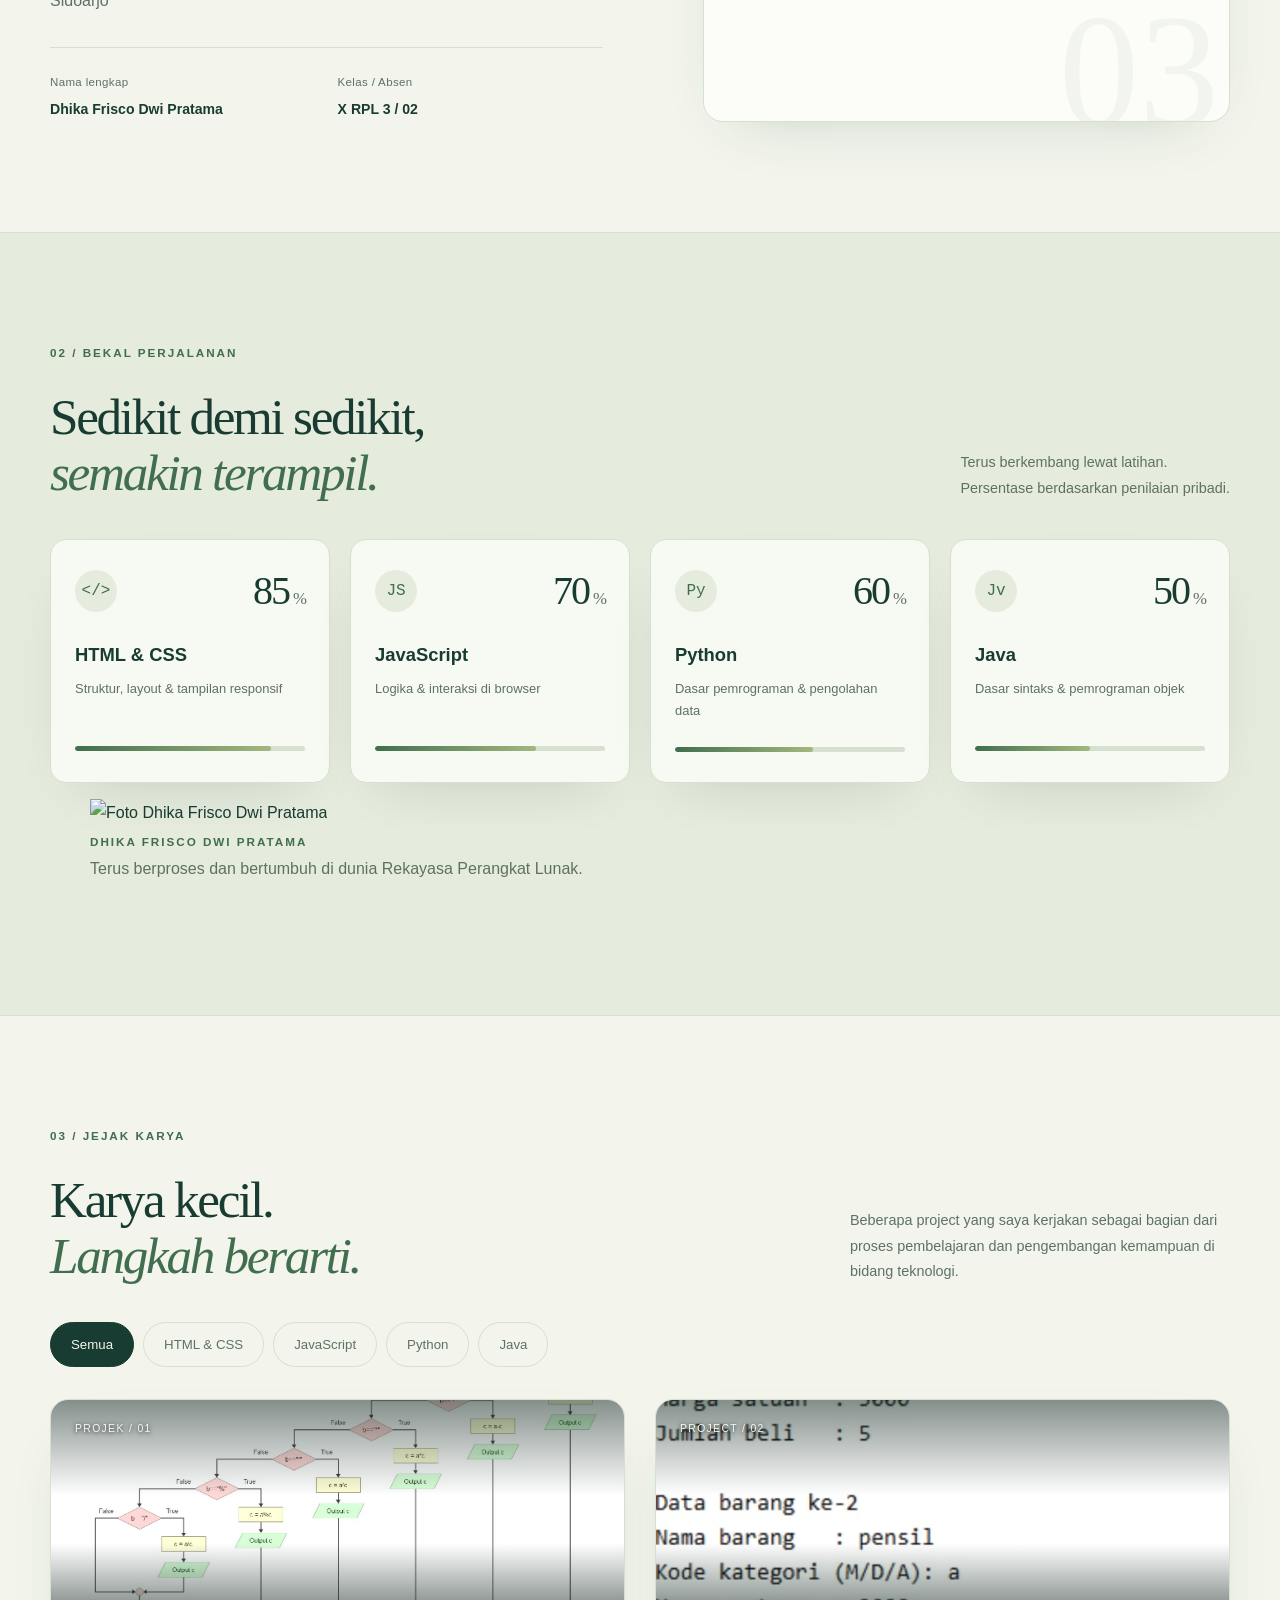
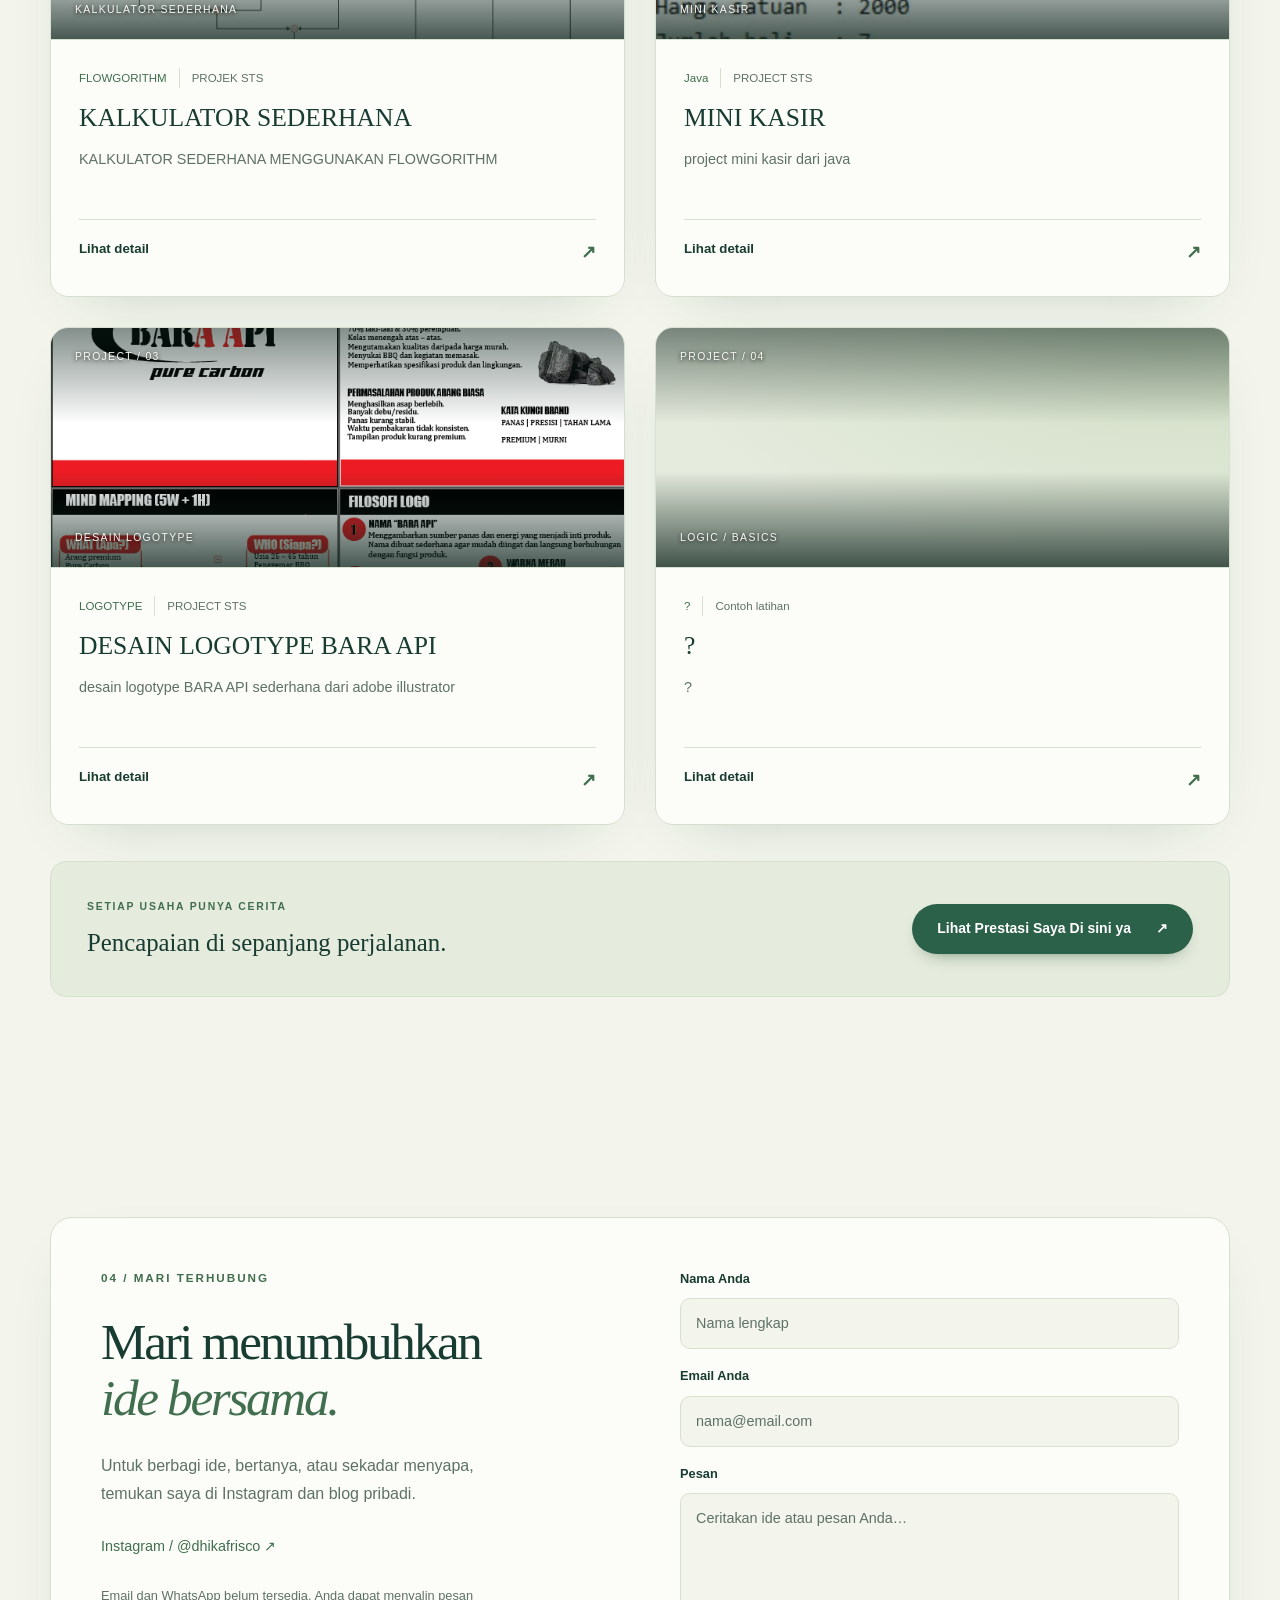
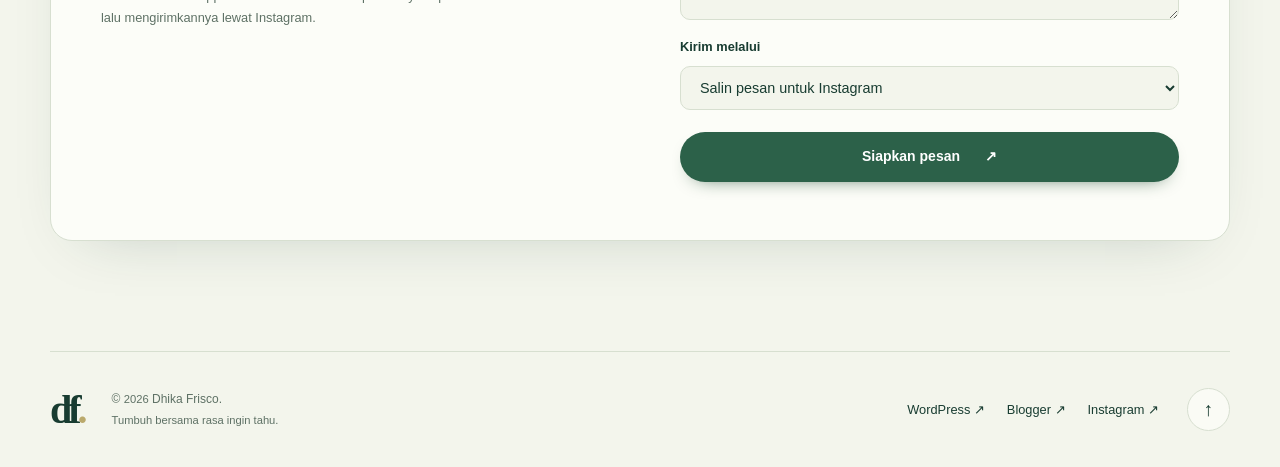
==== commit 4ce370c8: "Update index.html" ====
--- a/index.html
+++ b/index.html
@@ -147,11 +147,9 @@
       </h2>
       <p data-i18n="skills_desc">Terus berkembang lewat latihan.<br>Persentase berdasarkan penilaian pribadi.</p>
     </div>
+
     <div class="skills-grid">
       <article class="skill-card">
-        <div class="skill-media">
-          <img src="asset/skill-html.jpg" alt="Dokumentasi belajar HTML & CSS" class="skill-photo">
-        </div>
         <div class="skill-top">
           <span class="skill-icon" aria-hidden="true">&lt;/&gt;</span>
           <span class="percent">85<small>%</small></span>
@@ -164,9 +162,6 @@
       </article>
 
       <article class="skill-card">
-        <div class="skill-media">
-          <img src="asset/skill-js.jpg" alt="Dokumentasi belajar JavaScript" class="skill-photo">
-        </div>
         <div class="skill-top">
           <span class="skill-icon" aria-hidden="true">JS</span>
           <span class="percent">70<small>%</small></span>
@@ -179,9 +174,6 @@
       </article>
 
       <article class="skill-card">
-        <div class="skill-media">
-          <img src="asset/skill-python.jpg" alt="Dokumentasi belajar Python" class="skill-photo">
-        </div>
         <div class="skill-top">
           <span class="skill-icon" aria-hidden="true">Py</span>
           <span class="percent">60<small>%</small></span>
@@ -194,9 +186,6 @@
       </article>
 
       <article class="skill-card">
-        <div class="skill-media">
-          <img src="asset/skill-java.jpg" alt="Dokumentasi belajar Java" class="skill-photo">
-        </div>
         <div class="skill-top">
           <span class="skill-icon" aria-hidden="true">Jv</span>
           <span class="percent">50<small>%</small></span>
@@ -208,6 +197,15 @@
         </div>
       </article>
     </div>
+
+    <!-- Bagian Foto Pribadi di Bawah Kartu Pemrograman -->
+    <figure class="skills-personal-photo">
+      <img src="asset/foto-dhika.jpg" alt="Foto Dhika Frisco Dwi Pratama">
+      <figcaption>
+        <span class="section-label">DHIKA FRISCO DWI PRATAMA</span>
+        <p data-i18n="skills_photo_caption">Terus berproses dan bertumbuh di dunia Rekayasa Perangkat Lunak.</p>
+      </figcaption>
+    </figure>
   </div>
 </section>
 <section id="projects" class="section container">
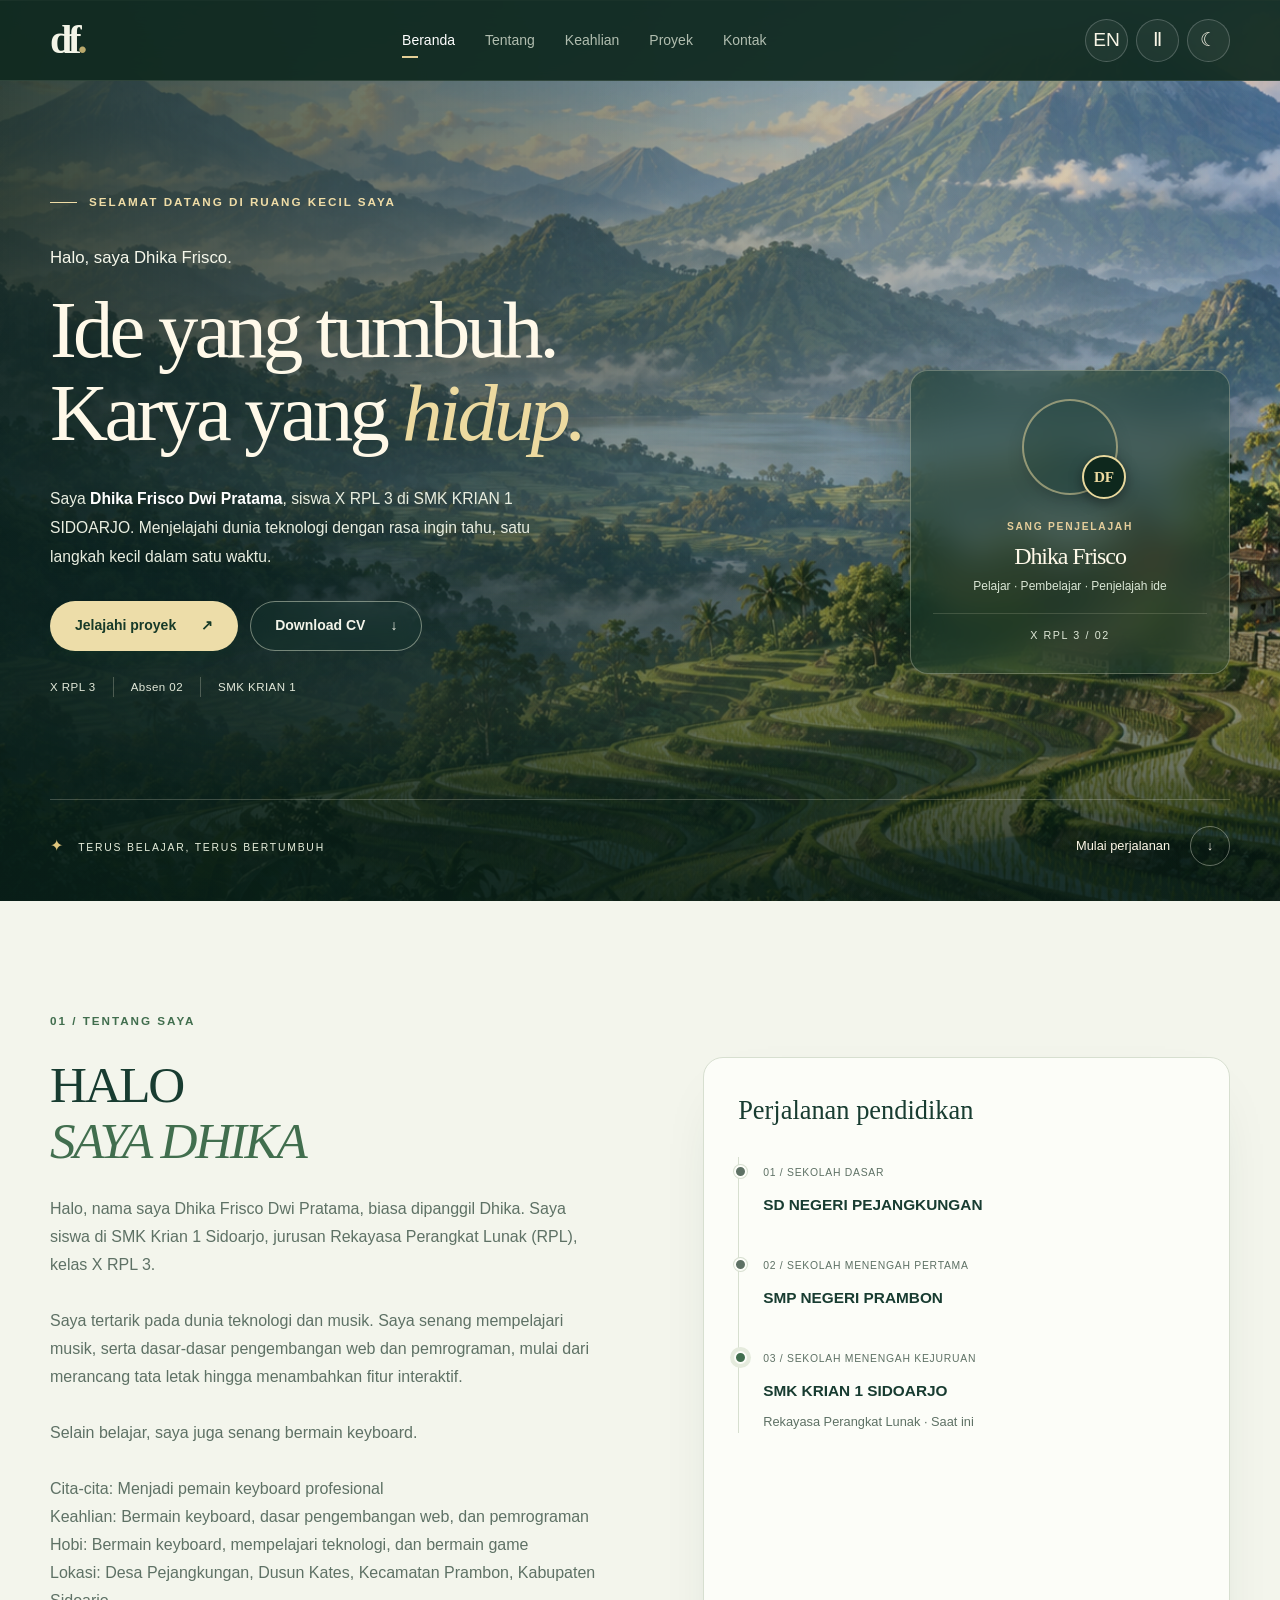
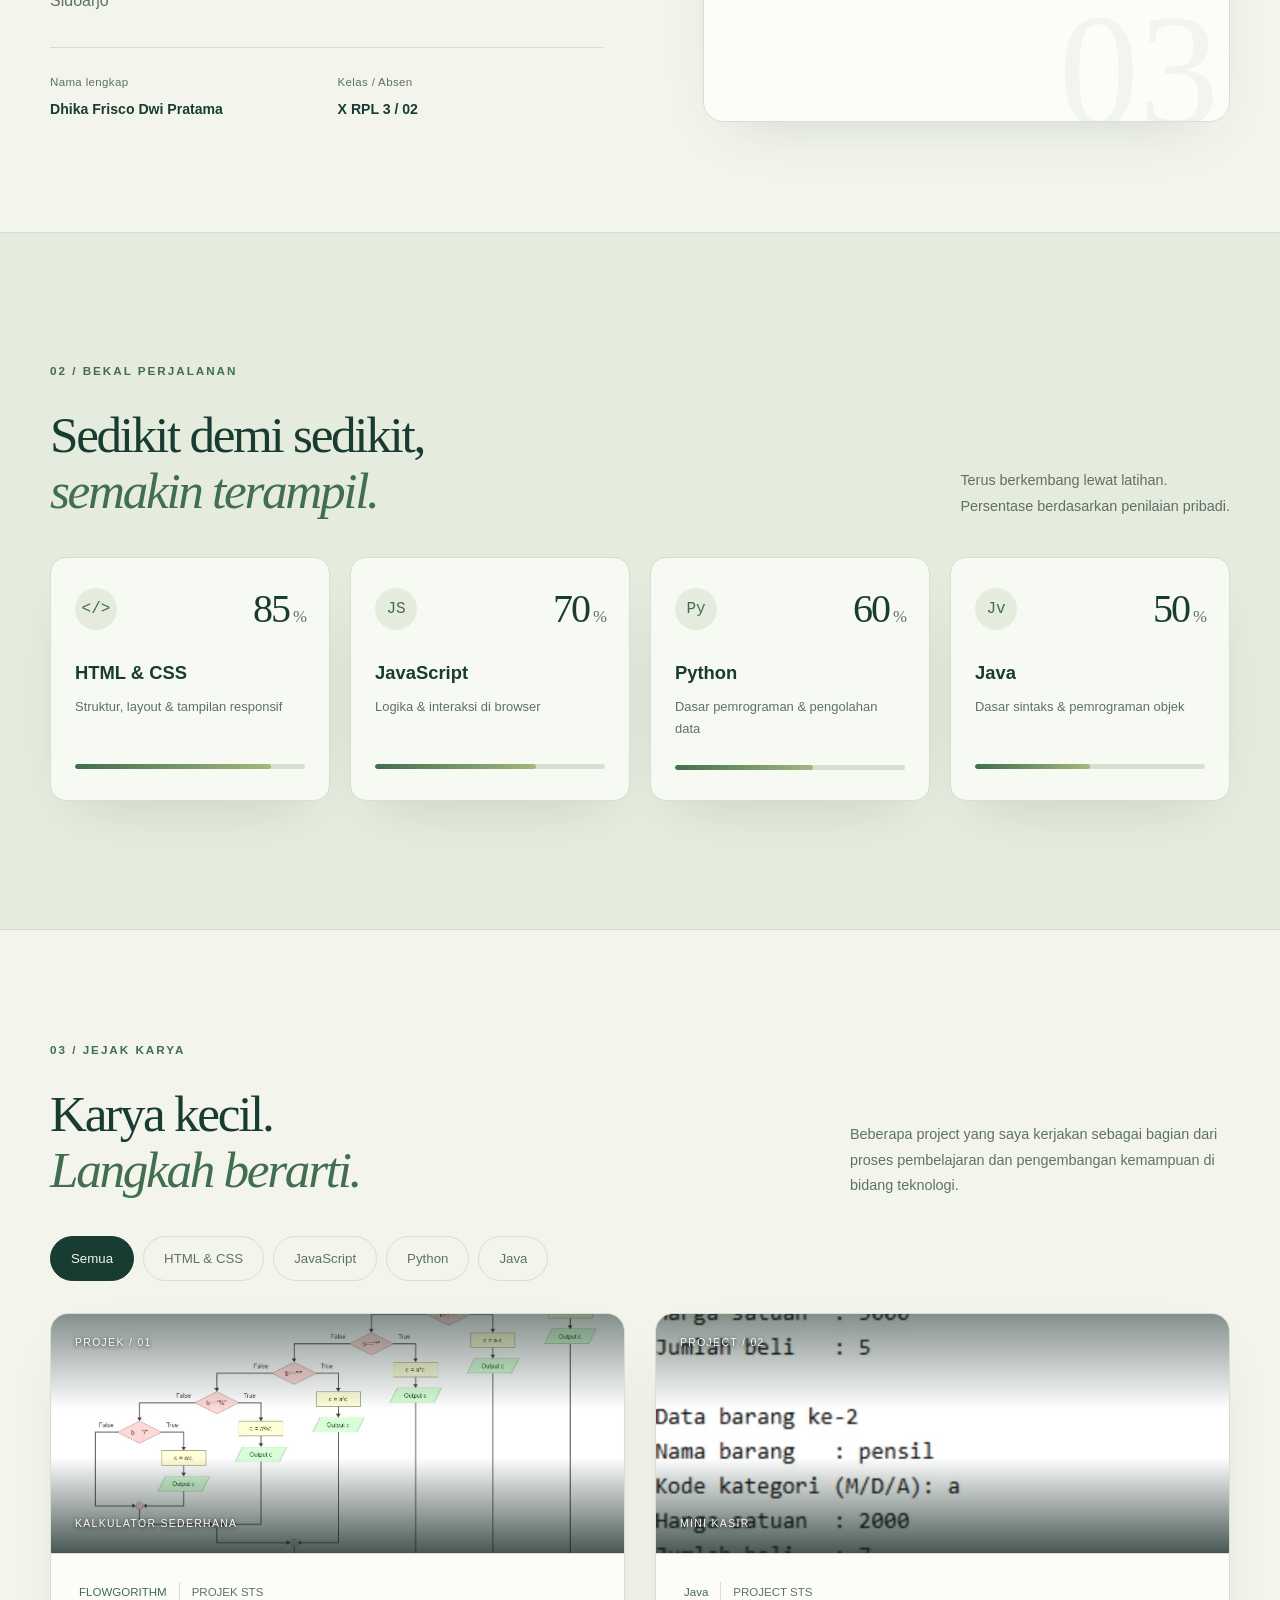
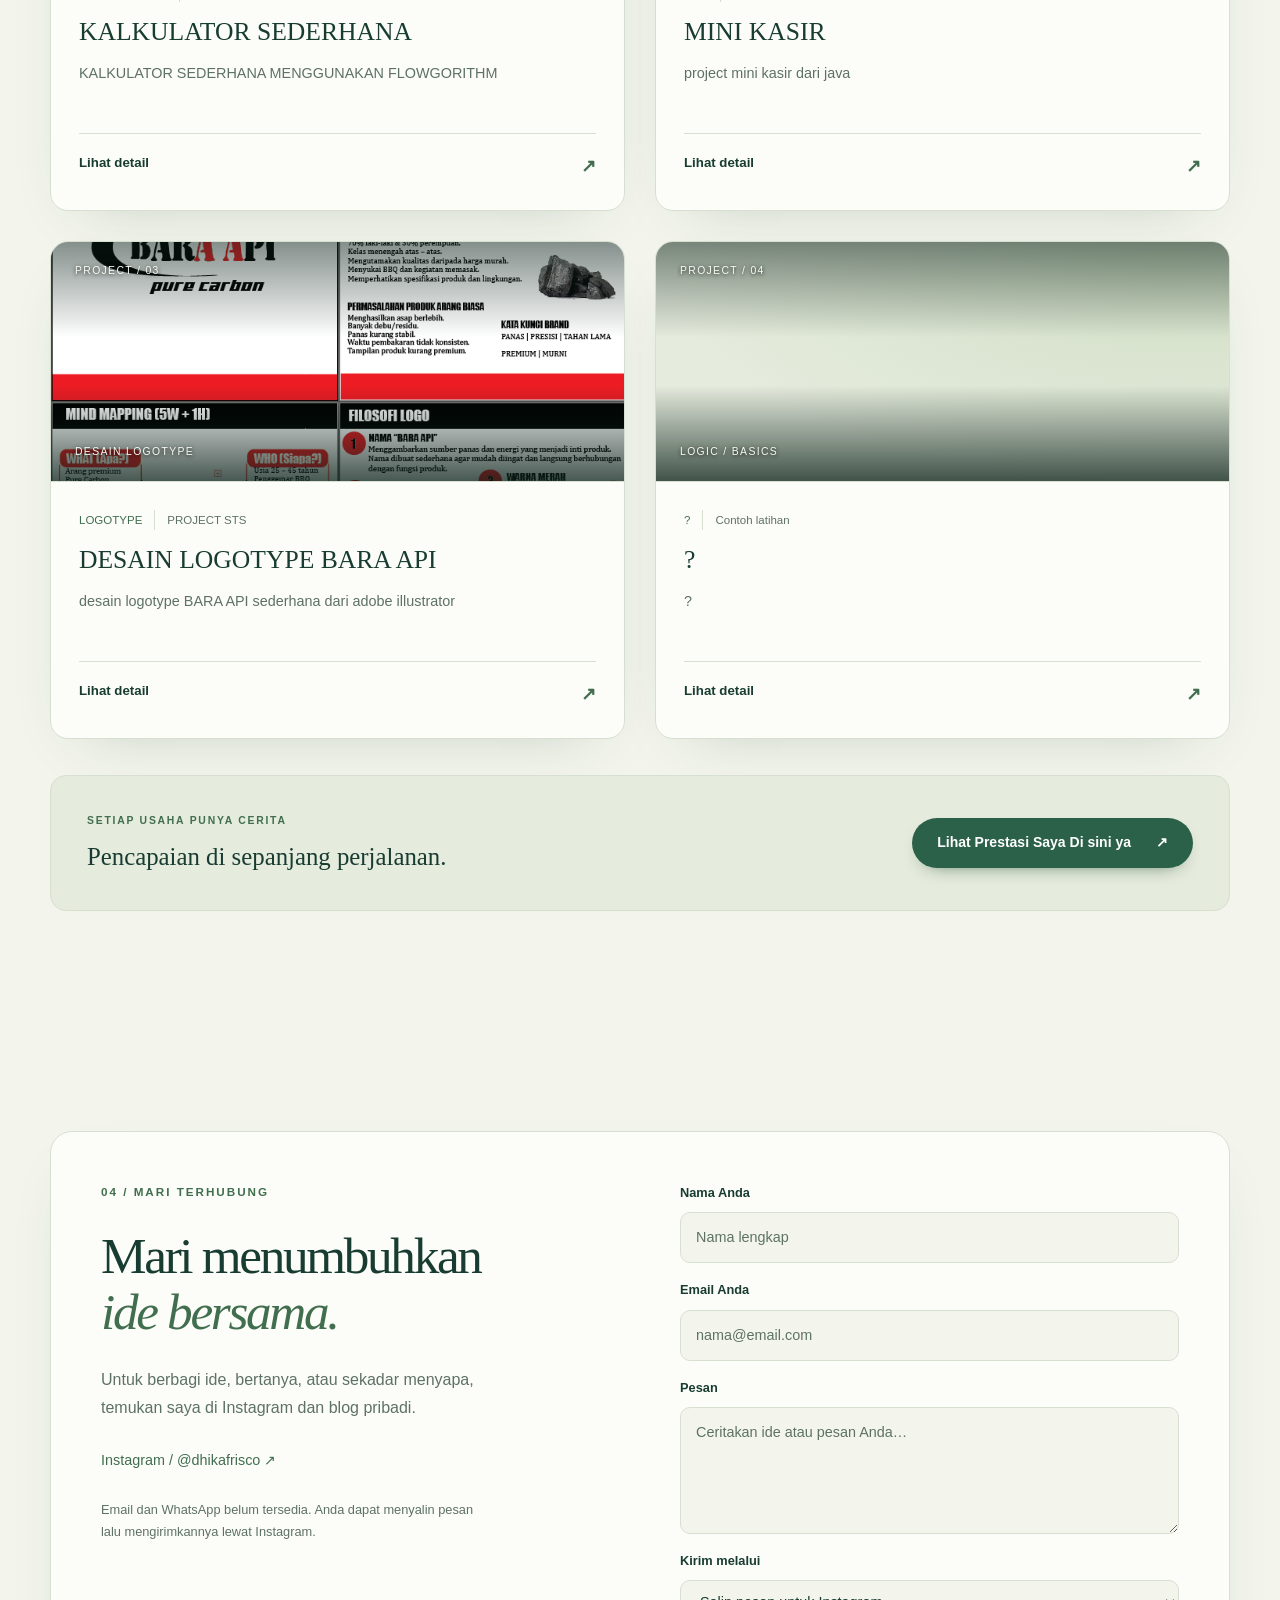
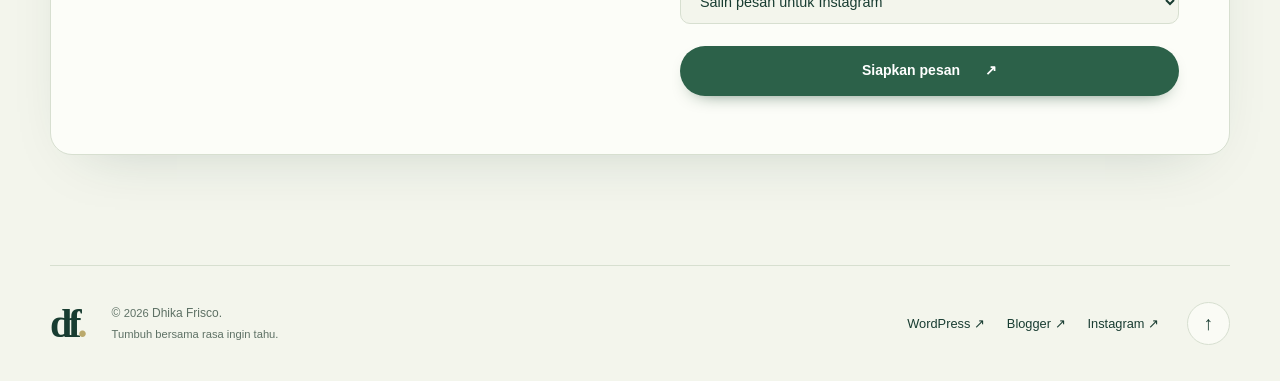
==== commit 146da385: "Update index.html" ====
--- a/index.html
+++ b/index.html
@@ -197,15 +197,6 @@
         </div>
       </article>
     </div>
-
-    <!-- Bagian Foto Pribadi di Bawah Kartu Pemrograman -->
-    <figure class="skills-personal-photo">
-      <img src="asset/foto-dhika.jpg" alt="Foto Dhika Frisco Dwi Pratama">
-      <figcaption>
-        <span class="section-label">DHIKA FRISCO DWI PRATAMA</span>
-        <p data-i18n="skills_photo_caption">Terus berproses dan bertumbuh di dunia Rekayasa Perangkat Lunak.</p>
-      </figcaption>
-    </figure>
   </div>
 </section>
 <section id="projects" class="section container">
--- a/style.css
+++ b/style.css
@@ -29,3 +29,51 @@
 @keyframes bird-wingbeat{0%,100%{transform:scaleY(.94) rotate(-3deg)}50%{transform:scaleY(.66) rotate(5deg)}}
 
 .icon-button:disabled{opacity:.6;cursor:default;transform:none}
+/* Memperbesar section Keahlian & menata foto pribadi di bagian bawah */
+.skills-section {
+  padding-block: clamp(5.5rem, 10vw, 8.5rem);
+}
+
+.skills-personal-photo {
+  margin: 3rem 0 0;
+  border-radius: 20px;
+  overflow: hidden;
+  border: 1px solid rgba(128, 128, 128, 0.22);
+  background: rgba(255, 255, 255, 0.04);
+  display: grid;
+  grid-template-columns: 1.4fr 1fr;
+  align-items: center;
+}
+
+.skills-personal-photo img {
+  width: 100%;
+  height: 100%;
+  min-height: 340px;
+  max-height: 460px;
+  object-fit: cover;
+  display: block;
+}
+
+.skills-personal-photo figcaption {
+  padding: clamp(1.75rem, 4vw, 3rem);
+  display: flex;
+  flex-direction: column;
+  gap: 0.75rem;
+}
+
+.skills-personal-photo figcaption p {
+  font-size: clamp(1.1rem, 1.8vw, 1.35rem);
+  line-height: 1.5;
+  margin: 0;
+}
+
+@media (max-width: 768px) {
+  .skills-personal-photo {
+    grid-template-columns: 1fr;
+  }
+
+  .skills-personal-photo img {
+    min-height: 260px;
+    max-height: 360px;
+  }
+}
